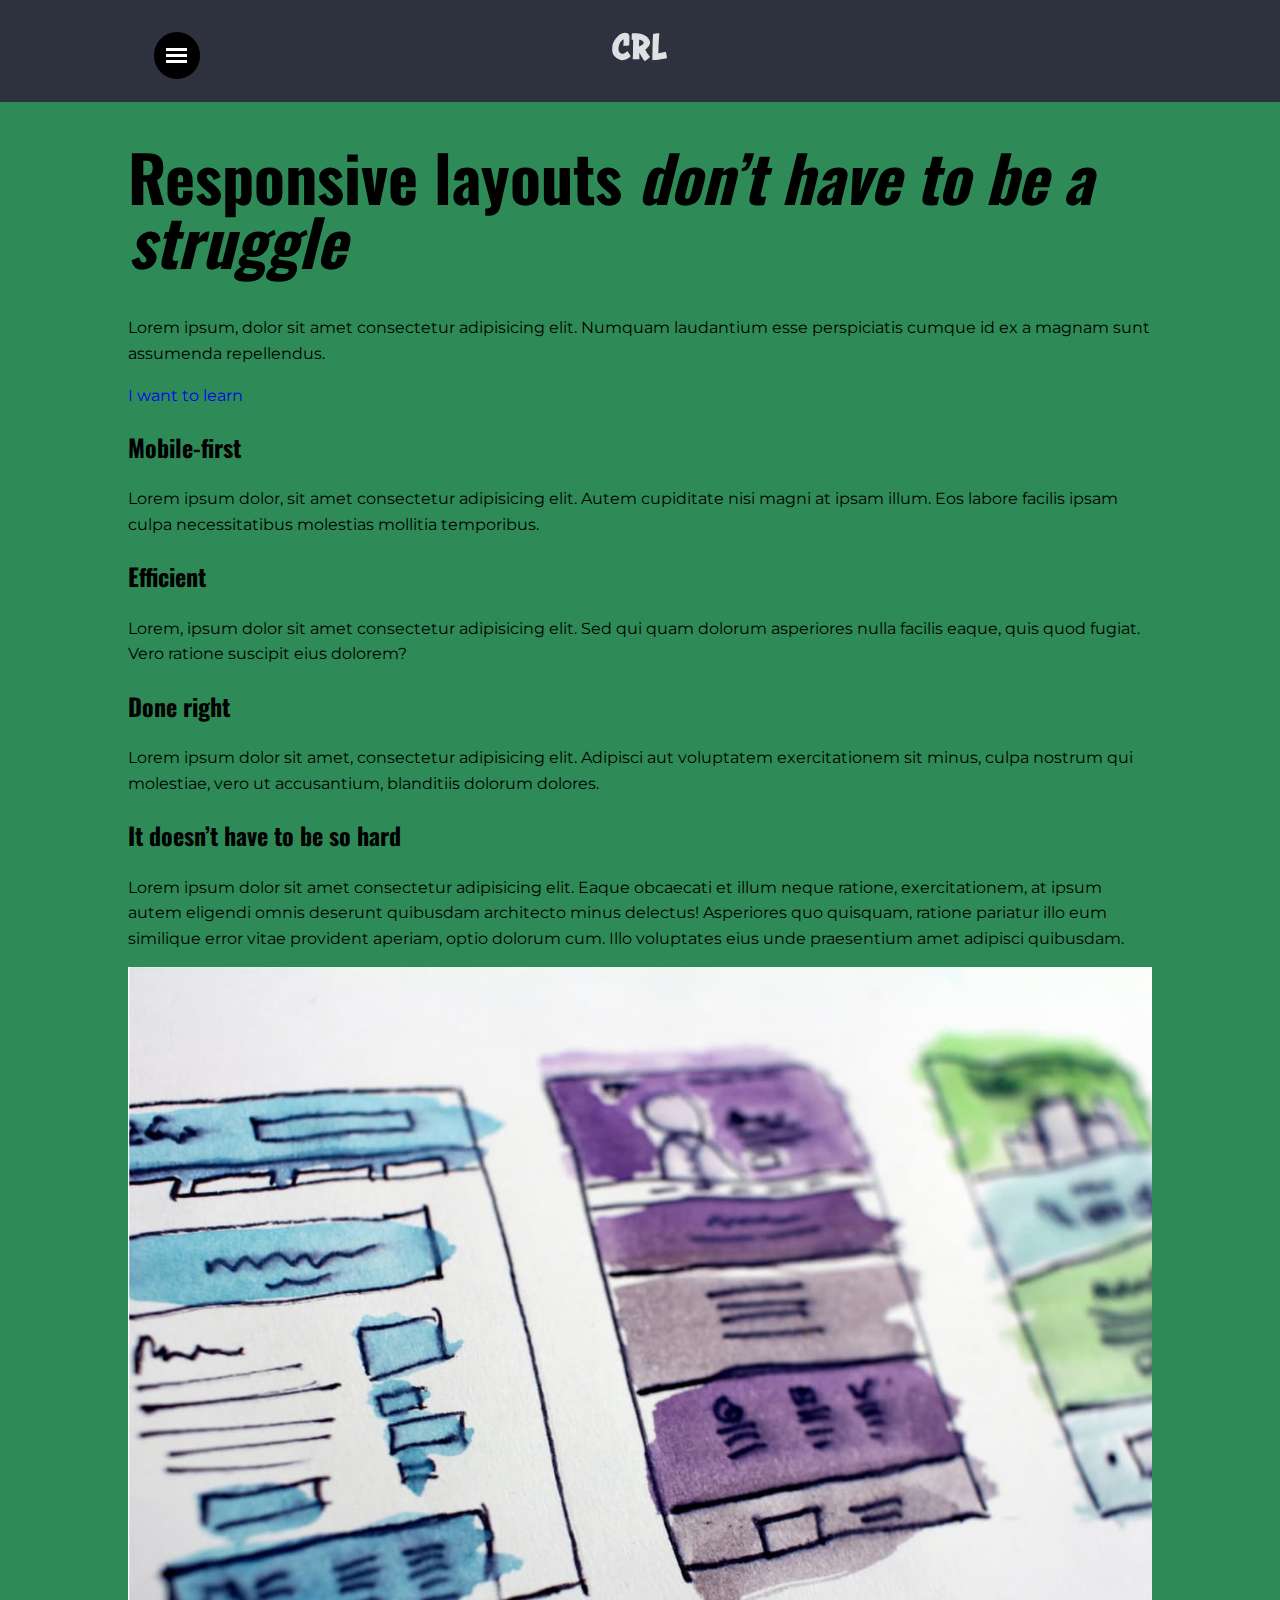
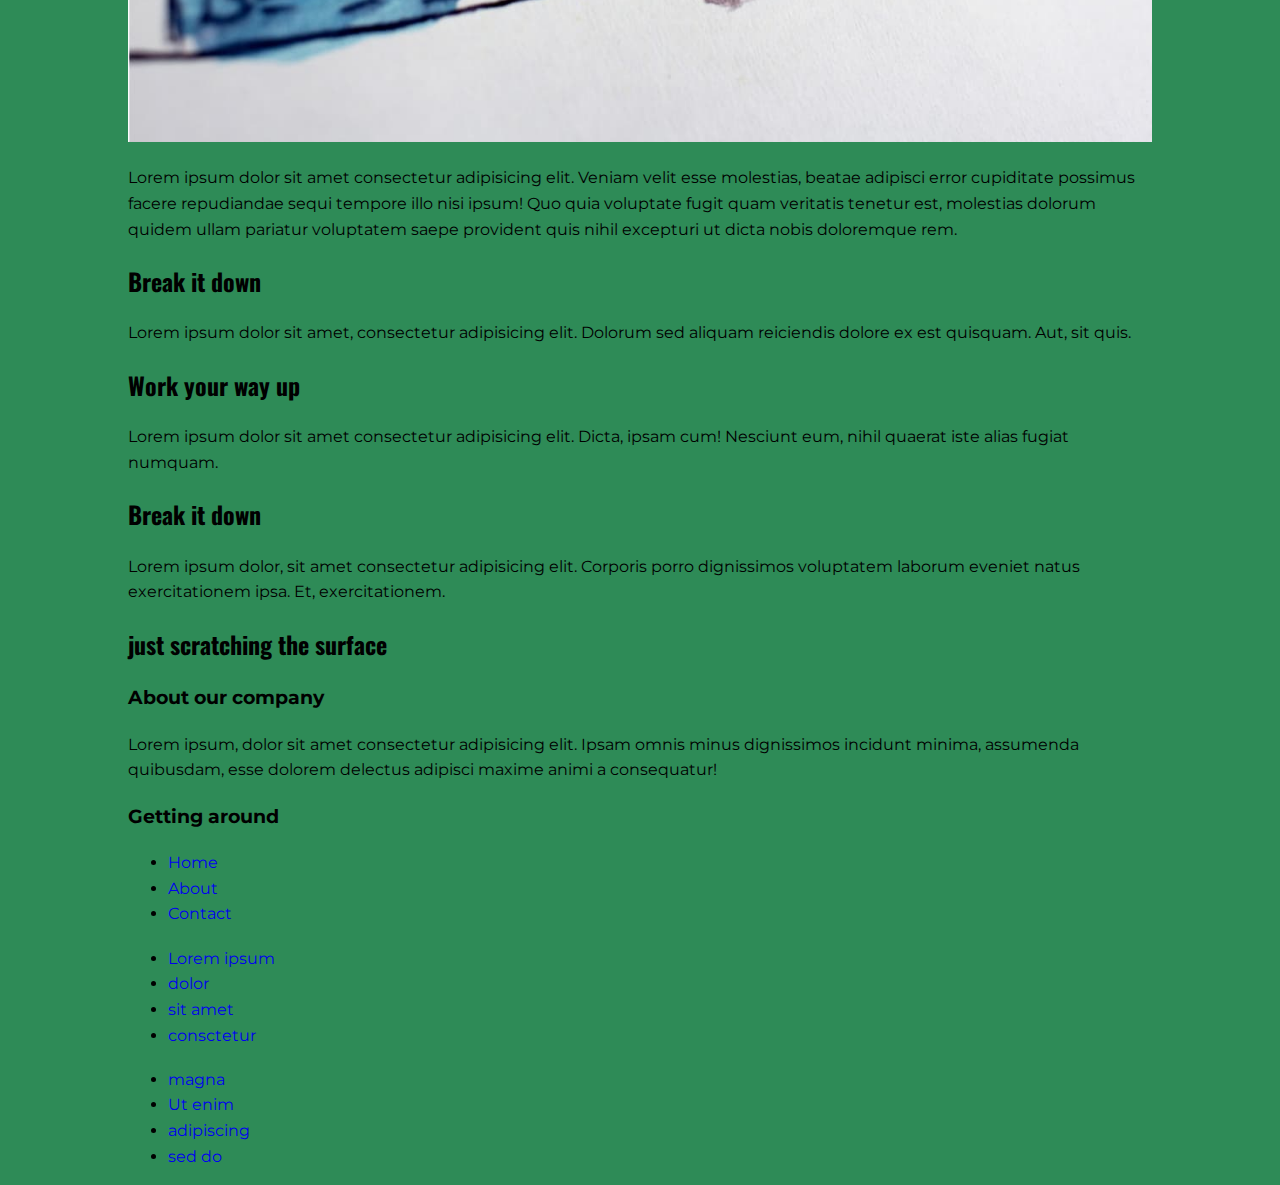
==== 14 Final Challenge/index.html @ 26ee76d3 "[200504.03] Start style header/nav | Add JS" ====
<!DOCTYPE html>
<html lang="en">
<head>
	<meta charset="UTF-8">
	<meta name="viewport" content="width=device-width, initial-scale=1.0">
	<title>Final Responsive Challenge</title>
	<link href="https://fonts.googleapis.com/css2?family=Montserrat&family=Oswald:wght@500;700&display=swap" rel="stylesheet">
	<link rel="stylesheet" href="style.css">
</head>
<body style="background-color: seagreen">
	<header>
		<div class="container row">
			<button class="nav-toggle" aria-label="open navigation">
				<span class="hamburger"></span>
			</button>
			<a class="logo" href="#">
				<img src="img/logo.svg" alt="conquering responsive layouts">
			</a>
			<nav class="nav">
				<ul class="nav__list">
					<li class="nav__item">
						<a href="#" class="nav__link">Home</a>
					</li>
					<li class="nav__item">
						<a href="#" class="nav__link">About</a>
					</li>
					<li class="nav__item">
						<a href="#" class="nav__link">Contact</a>
					</li>
				</ul>
				<ul class="nav__list">
					<li class="nav__item">
						<a href="#" class="nav__link">Sign In</a>
					</li>
					<li class="nav__item nav__item--button">
						<a href="#" class="nav__link">Sign Up</a>
					</li>
				</ul>
			</nav>
		</div>
	</header>	

	<section class="hero">
		<div class="container row">
			<div class="col intro__title">
				<h1>
					Responsive layouts <em>don’t have to be a struggle</em>
				</h1>
			</div>
			<div class="col intro__text">
				<p>Lorem ipsum, dolor sit amet consectetur adipisicing elit. Numquam laudantium esse perspiciatis cumque id ex a magnam sunt assumenda repellendus.</p>
				<a href="#" class="btn intro__cta">I want to learn</a>
			</div>
		</div>
	</section>

	<main class="main">
		<section class="container row section__1">
			<div class="col">
				<h2>Mobile-first</h2>
				<p>Lorem ipsum dolor, sit amet consectetur adipisicing elit. Autem cupiditate nisi magni at ipsam illum. Eos labore facilis ipsam culpa necessitatibus molestias mollitia temporibus.</p>
			</div>
			<div class="col">
				<h2>Efficient</h2>
				<p>Lorem, ipsum dolor sit amet consectetur adipisicing elit. Sed qui quam dolorum asperiores nulla facilis eaque, quis quod fugiat. Vero ratione suscipit eius dolorem?</p>
			</div>
			<div class="col">
				<h2>Done right</h2>
				<p>Lorem ipsum dolor sit amet, consectetur adipisicing elit. Adipisci aut voluptatem exercitationem sit minus, culpa nostrum qui molestiae, vero ut accusantium, blanditiis dolorum dolores.</p>
			</div>
		</section>
		<section class="container row section__2">
			<article class="col article">
				<h2>It doesn’t have to be so hard</h2>
				<p>Lorem ipsum dolor sit amet consectetur adipisicing elit. Eaque obcaecati et illum neque ratione, exercitationem, at ipsum autem eligendi omnis deserunt quibusdam architecto minus delectus! Asperiores quo quisquam, ratione pariatur illo eum similique error vitae provident aperiam, optio dolorum cum. Illo voluptates eius unde praesentium amet adipisci quibusdam.</p>
				<img src="img/the-image.jpg" alt="UX design skteches" class="section__2--img">
				<p>Lorem ipsum dolor sit amet consectetur adipisicing elit. Veniam velit esse molestias, beatae adipisci error cupiditate possimus facere repudiandae sequi tempore illo nisi ipsum! Quo quia voluptate fugit quam veritatis tenetur est, molestias dolorum quidem ullam pariatur voluptatem saepe provident quis nihil excepturi ut dicta nobis doloremque rem.</p>
			</article>
			<sidebar class="col sidebar">
				<div class="callout">
					<h2>Break it down</h2>
					<p>Lorem ipsum dolor sit amet, consectetur adipisicing elit. Dolorum sed aliquam reiciendis dolore ex est quisquam. Aut, sit quis.</p>
				</div>
				<div class="callout">
					<h2>Work your way up</h2>
					<p>Lorem ipsum dolor sit amet consectetur adipisicing elit. Dicta, ipsam cum! Nesciunt eum, nihil quaerat iste alias fugiat numquam.</p>
				</div>
				<div class="callout">
					<h2>Break it down</h2>
					<p>Lorem ipsum dolor, sit amet consectetur adipisicing elit. Corporis porro dignissimos voluptatem laborum eveniet natus exercitationem ipsa. Et, exercitationem.</p>
				</div>
			</sidebar>
		</section>
		<footer>
			<div class="container">
				<h2 class="footer__heading">just scratching the surface</h2>
					<div class="col footer__column-1">
						<h3>About our company</h3>
						<p>Lorem ipsum, dolor sit amet consectetur adipisicing elit. Ipsam omnis minus dignissimos incidunt minima, assumenda quibusdam, esse dolorem delectus adipisci maxime animi a consequatur!</p>
					</div>
					<nav class="footer__nav">
						<div class="footer__nav-group">
							<h3>Getting around</h3>
							<ul class="footer__nav-list">
								<li class="footer__nav-item">
									<a class="footer__nav-item--link" href="#">Home</a>
								</li>
								<li class="footer__nav-item">
									<a class="footer__nav-item--link" href="#">About</a>
								</li>
								<li class="footer__nav-item">
									<a class="footer__nav-item--link" href="#">Contact</a>
								</li>
							</ul>
						</div>
						<div class="footer__nav-group">
							<h3></h3>
							<ul class="footer__nav-list">
								<li class="footer__nav-item">
									<a class="footer__nav-item--link" href="#">Lorem ipsum</a>
								</li>
								<li class="footer__nav-item">
									<a class="footer__nav-item--link" href="#">dolor</a>
								</li>
								<li class="footer__nav-item">
									<a class="footer__nav-item--link" href="#">sit amet</a>
								</li>
								<li class="footer__nav-item">
									<a class="footer__nav-item--link" href="#">consctetur</a>
								</li>
							</ul>
						</div>
						<div class="footer__nav-group">
							<h3></h3>
							<ul class="footer__nav-list">
								<li class="footer__nav-item">
									<a class="footer__nav-item--link" href="#">magna</a>
								</li>
								<li class="footer__nav-item">
									<a class="footer__nav-item--link" href="#">Ut enim</a>
								</li>
								<li class="footer__nav-item">
									<a class="footer__nav-item--link" href="#">adipiscing</a>
								</li>
								<li class="footer__nav-item">
									<a class="footer__nav-item--link" href="#">sed do</a>
								</li>
							</ul>
						</div>
					</nav>
			</div>
		</footer>
	</main>
	<script src="main.js"></script>
</body>
</html>
---- 14 Final Challenge/style.css ----
:root {
	--dark-bg: #2e323f;
	--medium-bg: #3b4050;
	--light-bg: #6f737f;
	--paper-color: #fff;
	--solid-color: #000;
	--accent-color: #a59678;
	--heading-font: 'Oswald', sans-serif;
	--text-font: 'Montserrat', sans-serif;
} 

*, *::before, *::after {
	box-sizing: border-box;
}

body {
	margin: 0;
	font-family: var(--text-font);
	font-size: 16px;
	line-height: 1.6;
}

img {
	max-width: 100%;
	height: auto;
}

header {
	background-color: var(--dark-bg);
	text-align: center;
	padding: 2em;
}

h1 {
	font-family: var(--heading-font);
	font-weight: bold;
	font-size: 4rem;
	line-height: 1;
}

h2 {
	font-family: var(--heading-font);
}

a {
	text-decoration: none;
	transition: opacity 250ms ease;
}

a:hover,
a:focus {
	opacity: 75%;
	transition: opacity 250ms ease;
}

.container {
	width: 80%;
	margin: 0 auto;
	max-width: 1200px;
	position: relative;
}

.nav-toggle {
	cursor: pointer;
	border: none;
	width: 3.5em;
	height: 3.5em;
	padding: 0;
	border-radius: 50%;
	background-color: var(--solid-color);
	color: var(--paper-color);
	transition: opacity 250ms ease;
	position: absolute;
	left: 0;
}

.nav-toggle:focus,
.nav-toggle:hover {
	opacity: .75 ease;
}

.hamburger {
	width: 45%;
	position: relative;
}

.hamburger,
.hamburger::before,
.hamburger::after {
	display: block;
	margin: 0 auto;
	height: 3px;
	background: var(--paper-color);
}

.hamburger::before,
.hamburger::after {
	content: '';
	width: 100%;
}

.hamburger::before {
	transform: translateY(-6px);
}

.hamburger::after {
	transform: translateY(3px);
}

.logo {
	height: 3.5em;
	line-height: 0;
}

.nav {
	width: 100%;
	visibility: hidden;
	height: 0;
	position: absolute;
}

.nav__list {
	padding: 0;
	margin: 1em 0;
	list-style: none;
}

.nav__item {
	padding: .5em;
}

.nav__link {
	font-size: 1.125rem;
	font-family: var(--heading-font);
	font-weight: bold;
	color: var(--paper-color);
}

.nav--visible {
	position: relative;
	height: auto;
	visibility: visible;
}
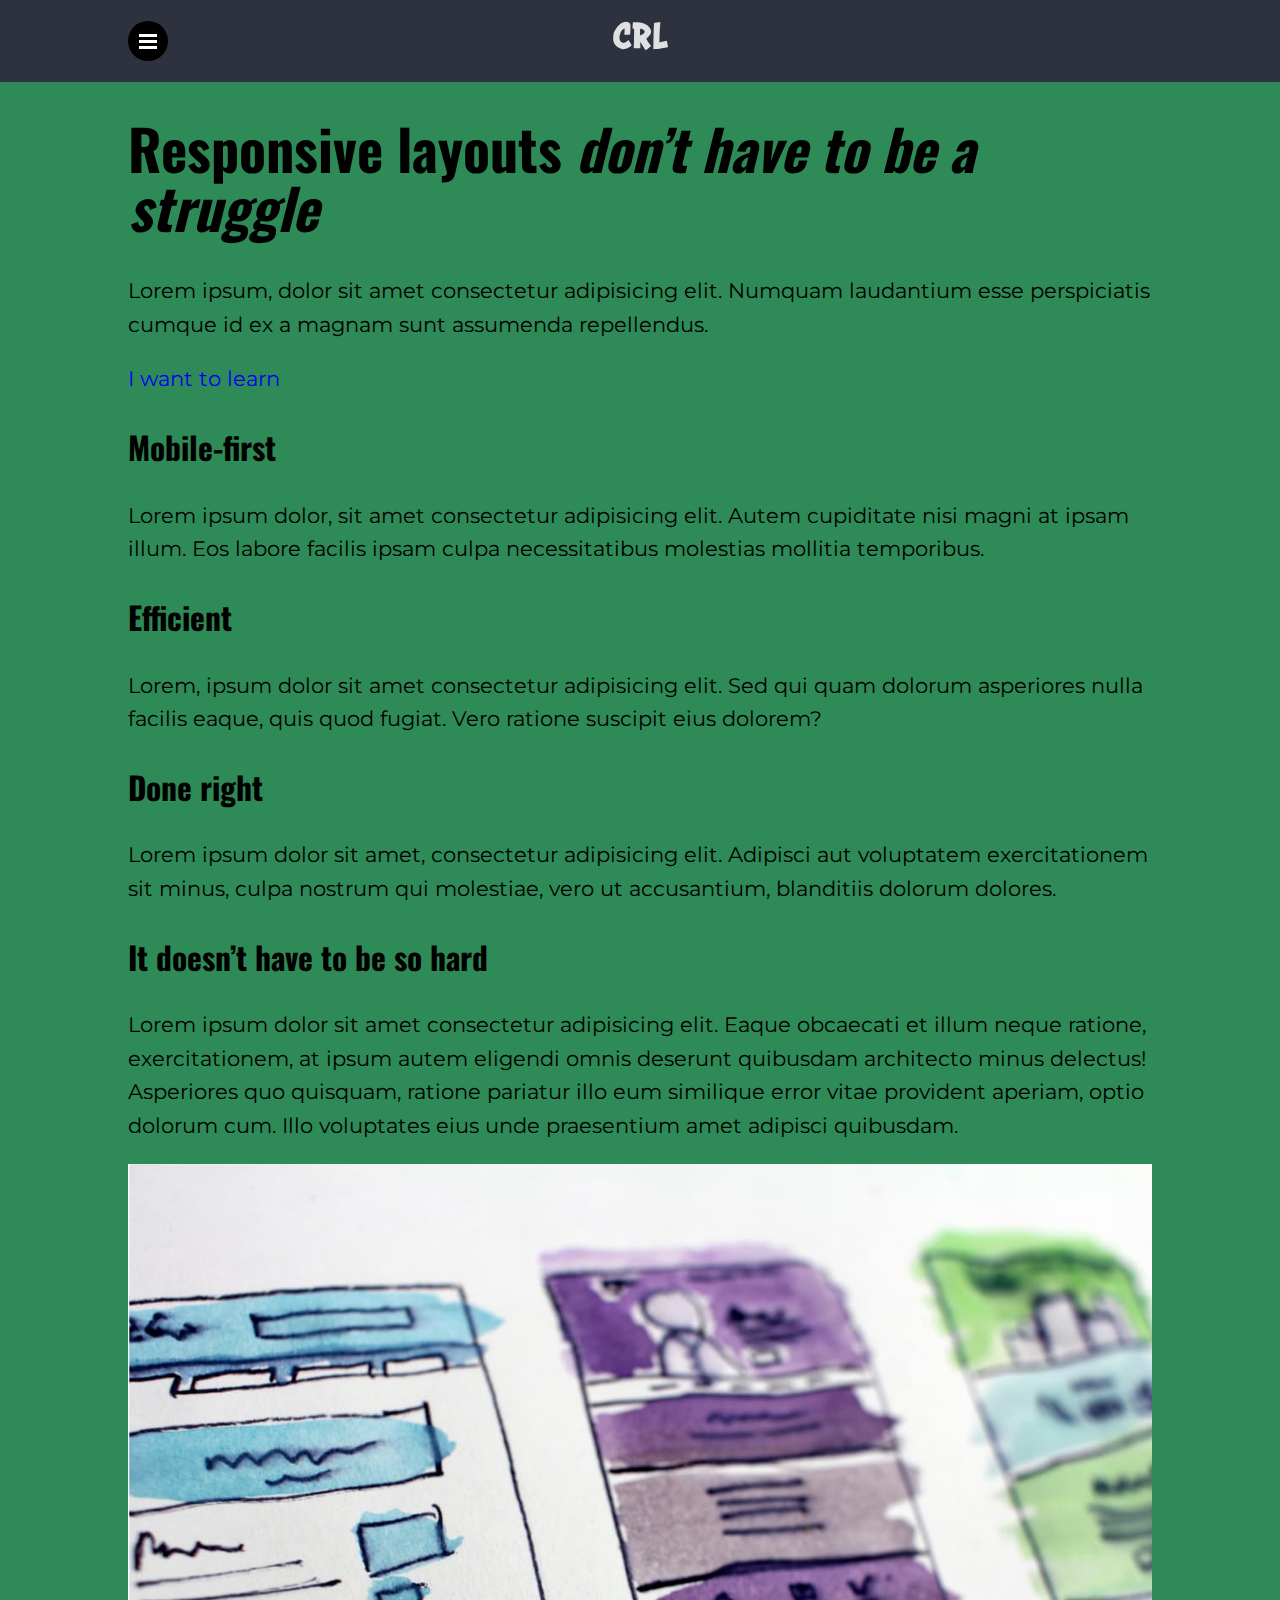
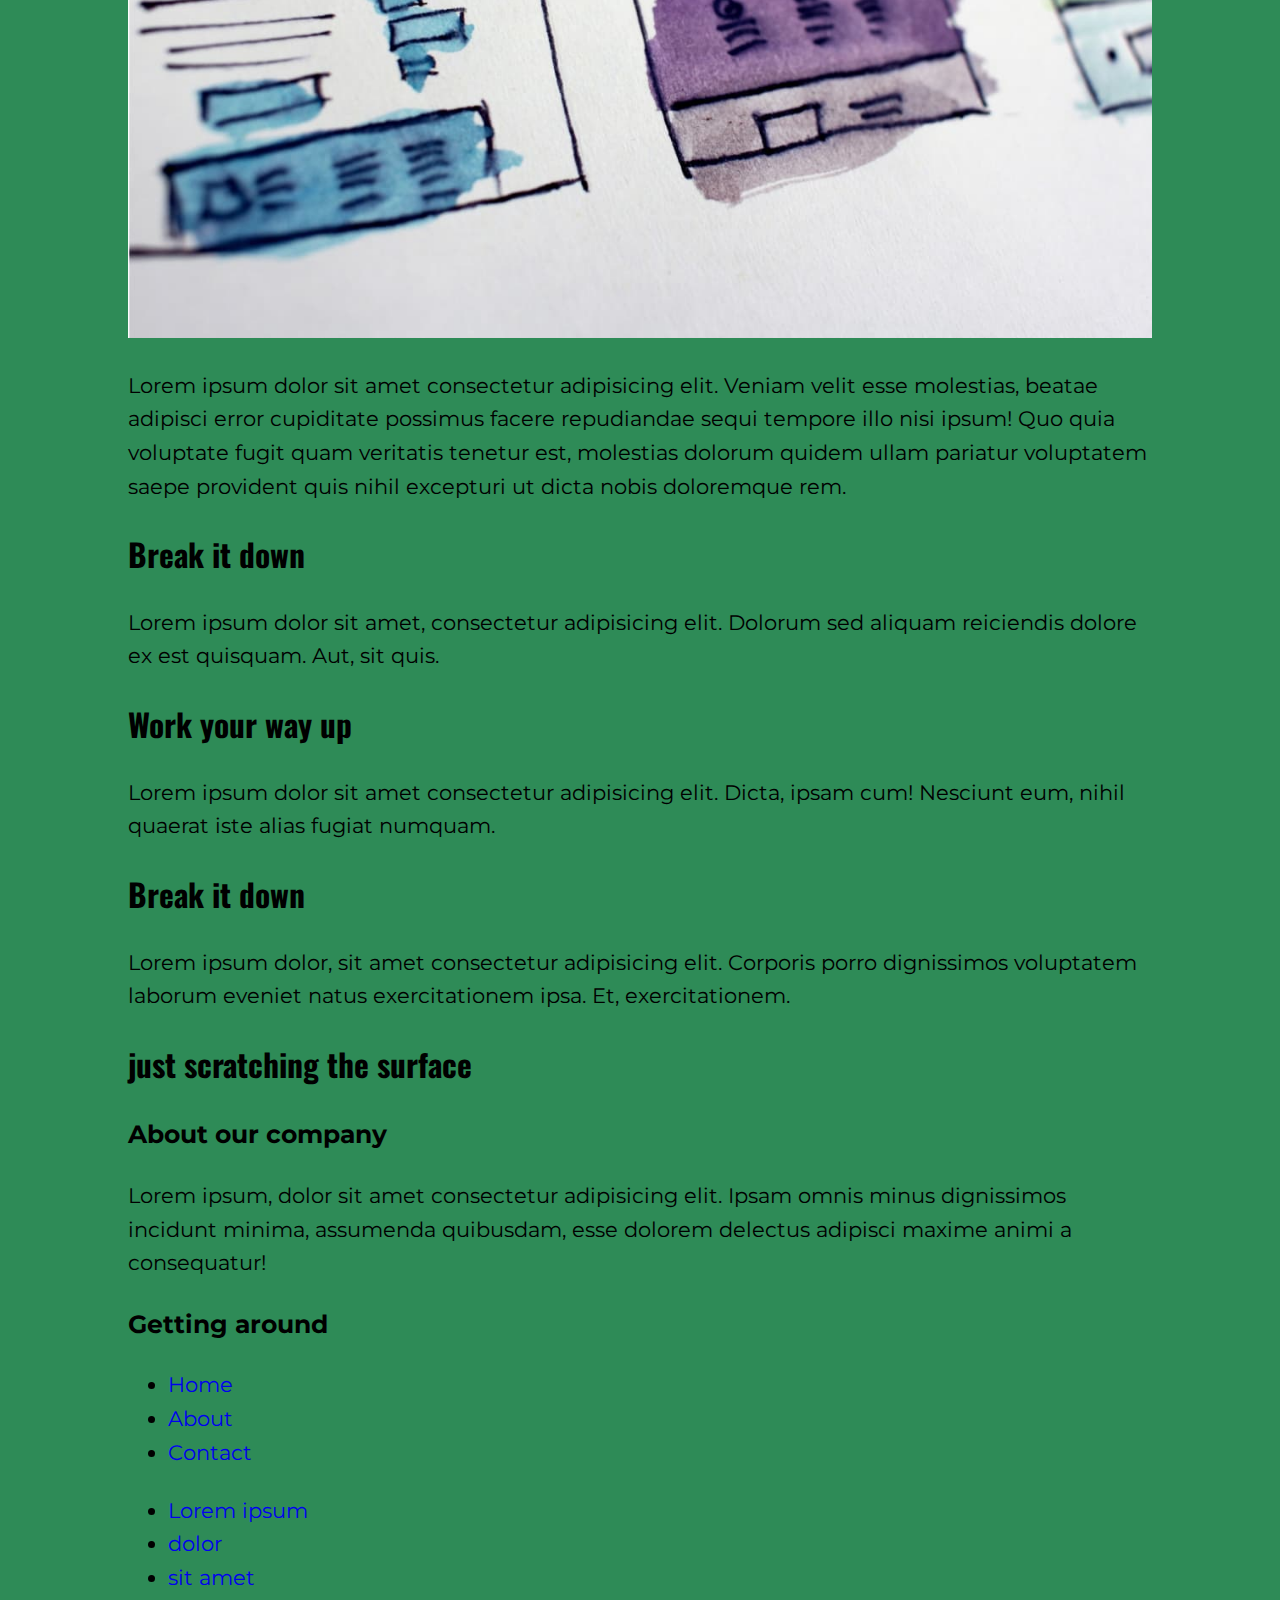
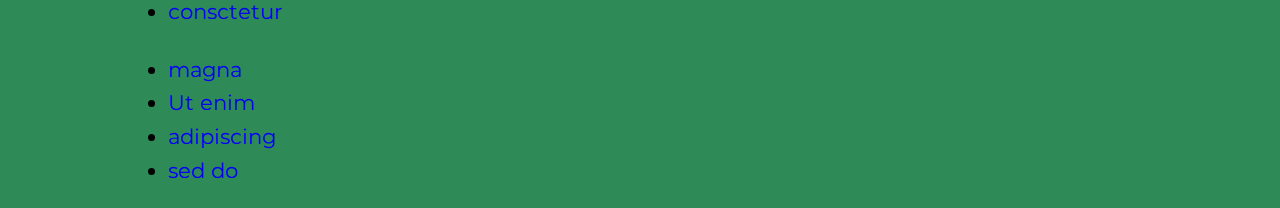
==== commit ba08ce10: "[020505.01] Work on header styling" ====
--- a/14 Final Challenge/index.html
+++ b/14 Final Challenge/index.html
@@ -32,8 +32,8 @@
 					<li class="nav__item">
 						<a href="#" class="nav__link">Sign In</a>
 					</li>
-					<li class="nav__item nav__item--button">
-						<a href="#" class="nav__link">Sign Up</a>
+					<li class="nav__item">
+						<a href="#" class="nav__link nav__link--button">Sign Up</a>
 					</li>
 				</ul>
 			</nav>
--- a/14 Final Challenge/style.css
+++ b/14 Final Challenge/style.css
@@ -7,6 +7,7 @@
 	--accent-color: #a59678;
 	--heading-font: 'Oswald', sans-serif;
 	--text-font: 'Montserrat', sans-serif;
+	font-size: 16px;
 } 
 
 *, *::before, *::after {
@@ -16,7 +17,7 @@
 body {
 	margin: 0;
 	font-family: var(--text-font);
-	font-size: 16px;
+	font-size: 1.3125rem;
 	line-height: 1.6;
 }
 
@@ -28,14 +29,14 @@
 header {
 	background-color: var(--dark-bg);
 	text-align: center;
-	padding: 2em;
+	padding: 1em 0;
 }
 
 h1 {
 	font-family: var(--heading-font);
 	font-weight: bold;
-	font-size: 4rem;
-	line-height: 1;
+	font-size: 3.5rem;
+	line-height: 1.05;
 }
 
 h2 {
@@ -63,8 +64,8 @@
 .nav-toggle {
 	cursor: pointer;
 	border: none;
-	width: 3.5em;
-	height: 3.5em;
+	width: 3em;
+	height: 3em;
 	padding: 0;
 	border-radius: 50%;
 	background-color: var(--solid-color);
@@ -117,22 +118,29 @@
 	visibility: hidden;
 	height: 0;
 	position: absolute;
+	font-size: 1.125rem;
+	font-family: var(--heading-font);
+	text-transform: uppercase;
+	letter-spacing: .05em;
 }
 
 .nav__list {
 	padding: 0;
-	margin: 1em 0;
+	margin: .9em 0;
 	list-style: none;
 }
 
 .nav__item {
-	padding: .5em;
+	margin: .5em;
+}
+
+.nav__link--button {
+	padding: .1em 1.5em;
+	background-color: var(--accent-color);
+	border-radius: 1000px;
 }
 
 .nav__link {
-	font-size: 1.125rem;
-	font-family: var(--heading-font);
-	font-weight: bold;
 	color: var(--paper-color);
 }
 
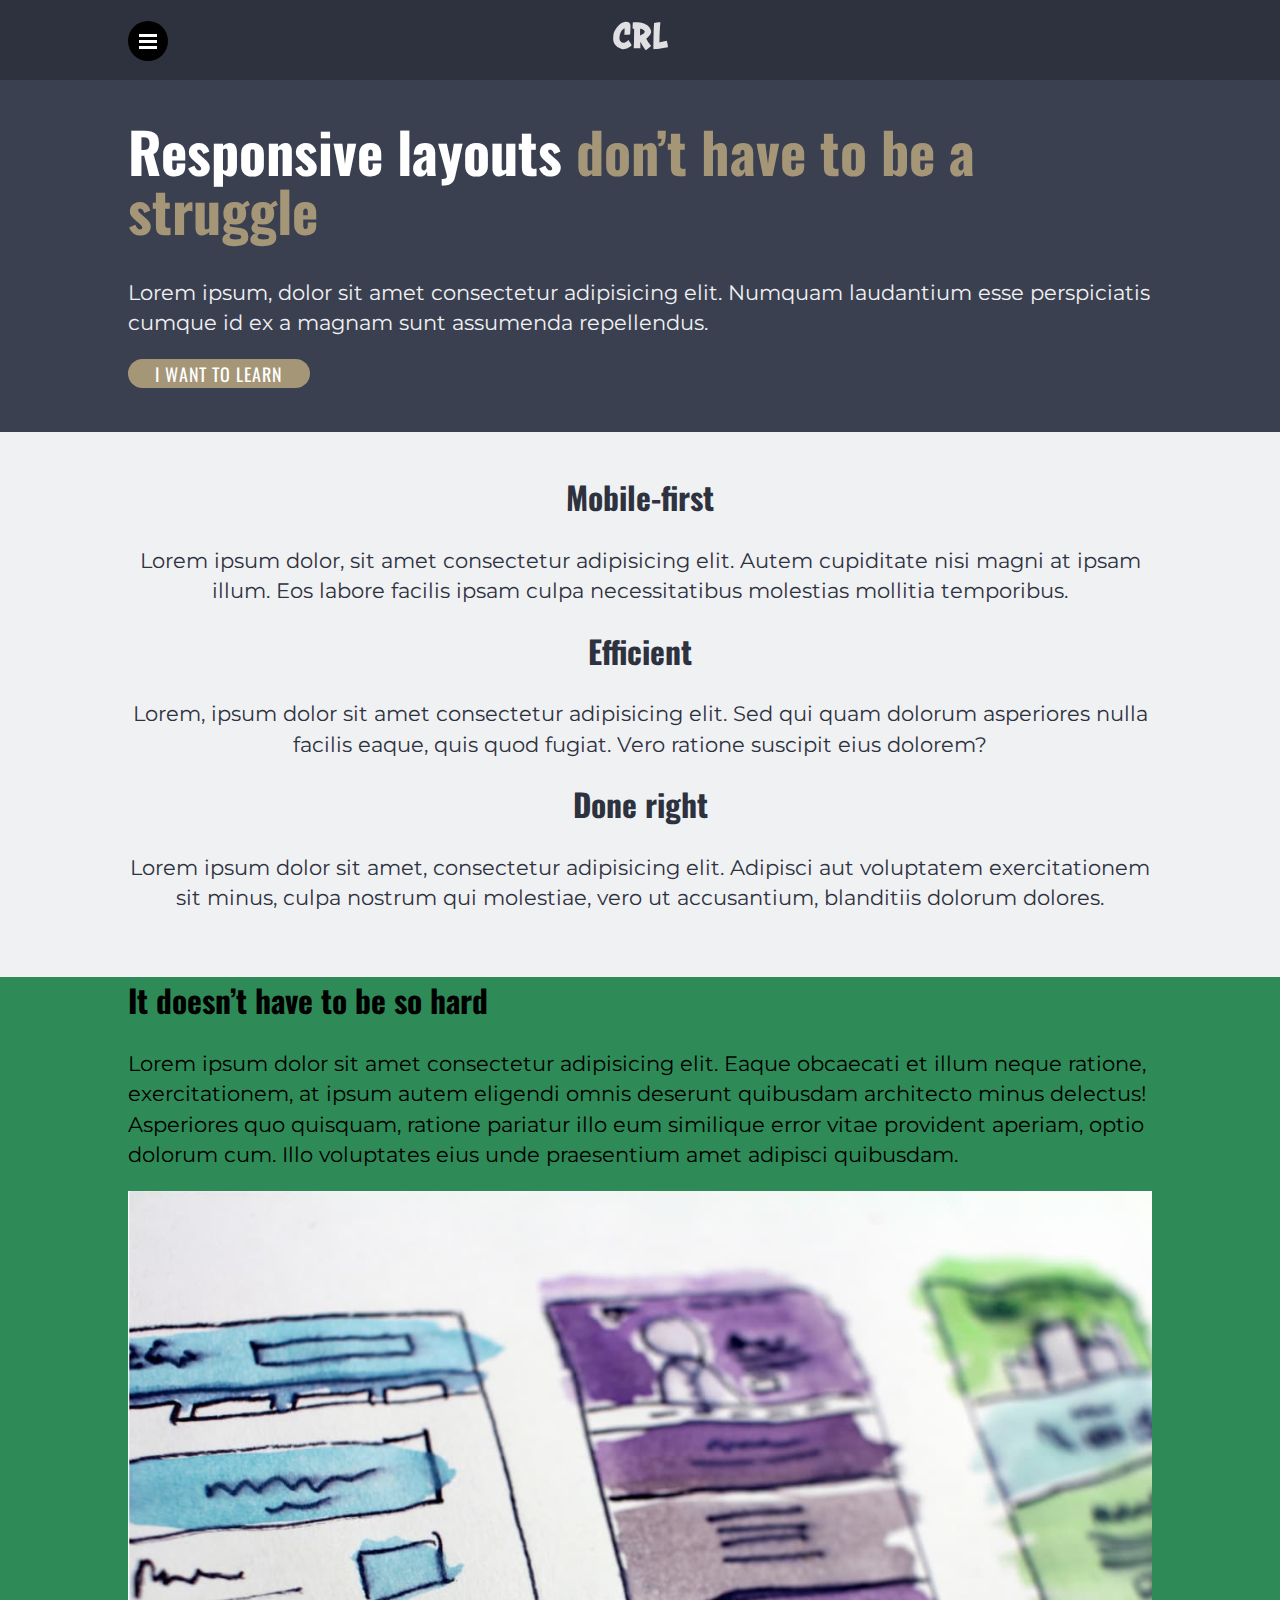
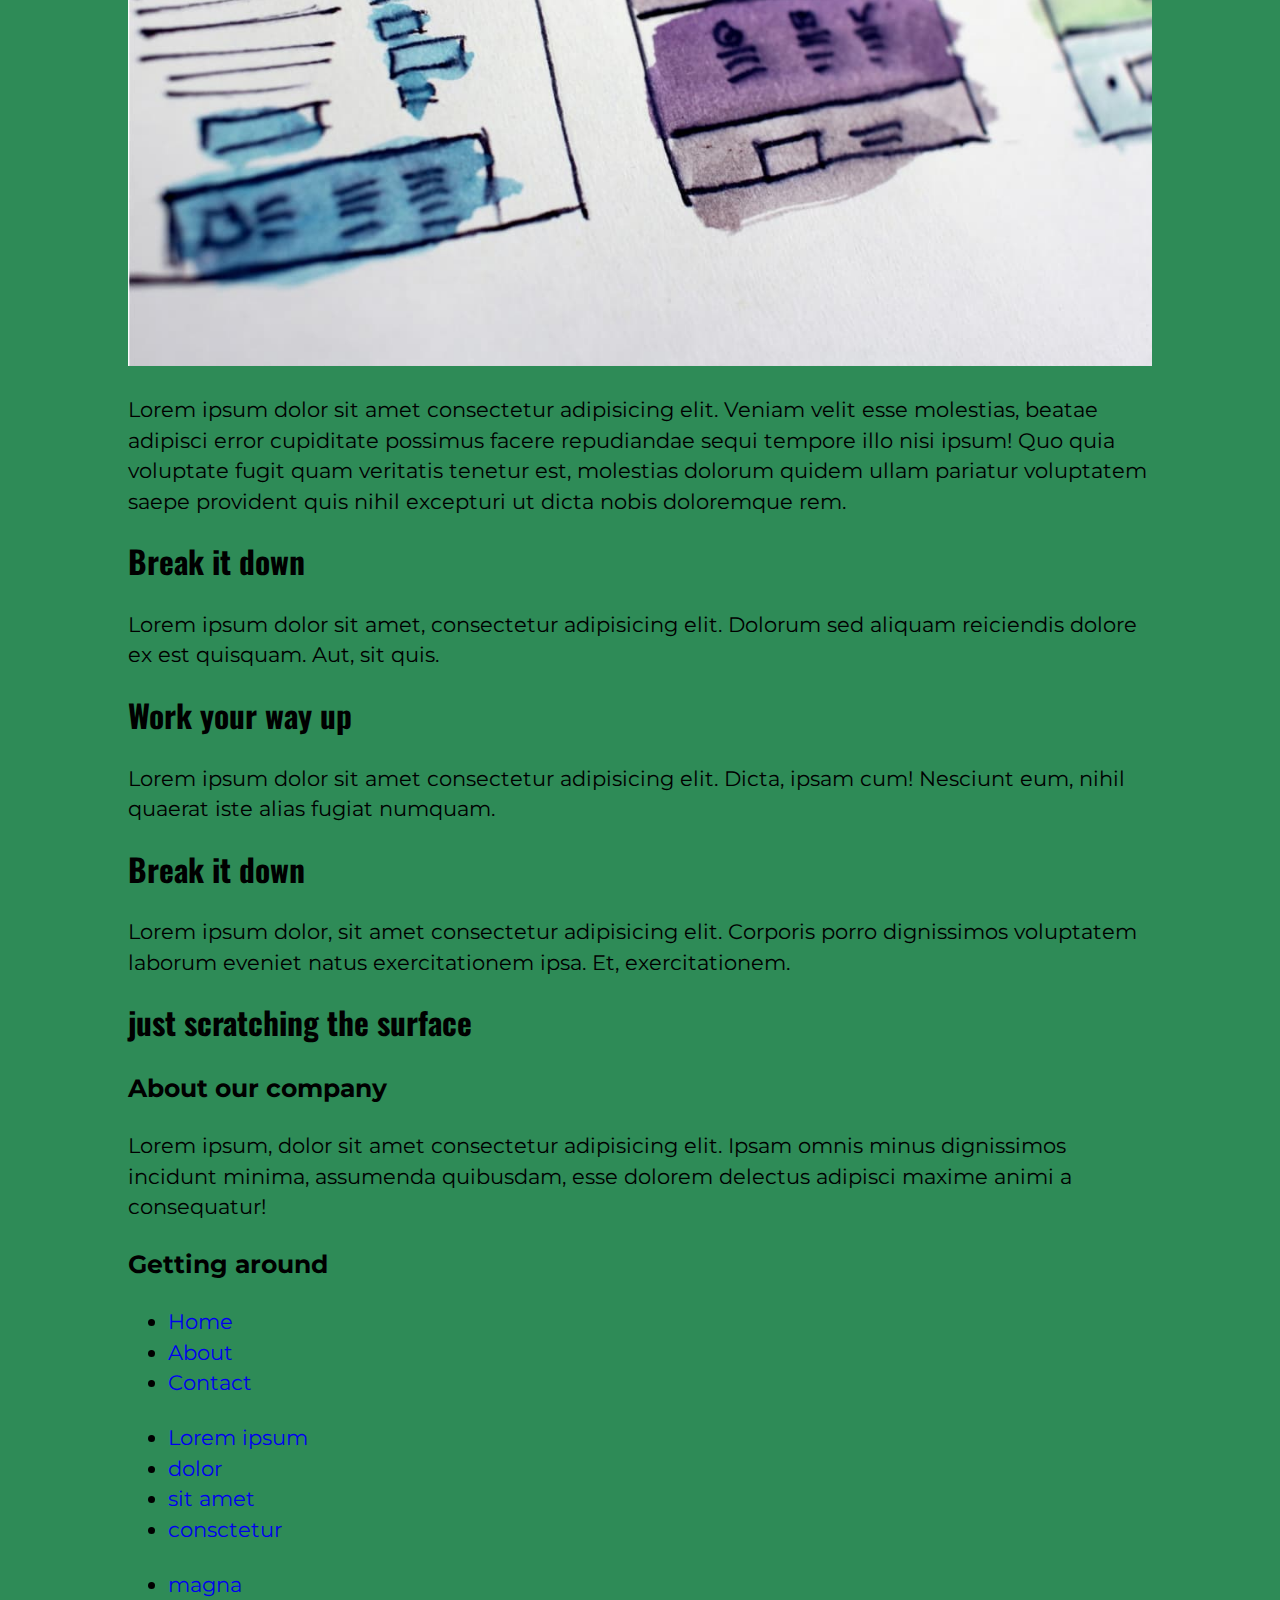
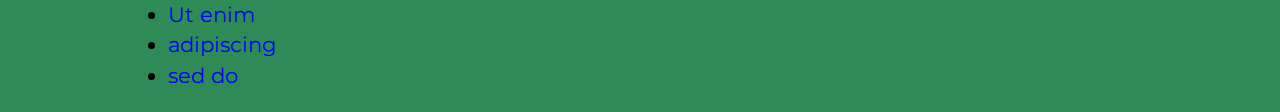
==== commit f97f6583: "[200506.01] FinalChallenge | Hero styling" ====
--- a/14 Final Challenge/index.html
+++ b/14 Final Challenge/index.html
@@ -33,7 +33,7 @@
 						<a href="#" class="nav__link">Sign In</a>
 					</li>
 					<li class="nav__item">
-						<a href="#" class="nav__link nav__link--button">Sign Up</a>
+						<a href="#" class="btn nav__link nav__link--button">Sign Up</a>
 					</li>
 				</ul>
 			</nav>
@@ -44,7 +44,7 @@
 		<div class="container row">
 			<div class="col intro__title">
 				<h1>
-					Responsive layouts <em>don’t have to be a struggle</em>
+					Responsive layouts <em class="intro__title--emphasis">don’t have to be a struggle</em>
 				</h1>
 			</div>
 			<div class="col intro__text">
@@ -55,20 +55,22 @@
 	</section>
 
 	<main class="main">
-		<section class="container row section__1">
-			<div class="col">
-				<h2>Mobile-first</h2>
-				<p>Lorem ipsum dolor, sit amet consectetur adipisicing elit. Autem cupiditate nisi magni at ipsam illum. Eos labore facilis ipsam culpa necessitatibus molestias mollitia temporibus.</p>
-			</div>
-			<div class="col">
-				<h2>Efficient</h2>
-				<p>Lorem, ipsum dolor sit amet consectetur adipisicing elit. Sed qui quam dolorum asperiores nulla facilis eaque, quis quod fugiat. Vero ratione suscipit eius dolorem?</p>
-			</div>
-			<div class="col">
-				<h2>Done right</h2>
-				<p>Lorem ipsum dolor sit amet, consectetur adipisicing elit. Adipisci aut voluptatem exercitationem sit minus, culpa nostrum qui molestiae, vero ut accusantium, blanditiis dolorum dolores.</p>
-			</div>
-		</section>
+		<div class="section__1">
+			<section class="container row">
+				<div class="col">
+					<h2>Mobile-first</h2>
+					<p>Lorem ipsum dolor, sit amet consectetur adipisicing elit. Autem cupiditate nisi magni at ipsam illum. Eos labore facilis ipsam culpa necessitatibus molestias mollitia temporibus.</p>
+				</div>
+				<div class="col">
+					<h2>Efficient</h2>
+					<p>Lorem, ipsum dolor sit amet consectetur adipisicing elit. Sed qui quam dolorum asperiores nulla facilis eaque, quis quod fugiat. Vero ratione suscipit eius dolorem?</p>
+				</div>
+				<div class="col">
+					<h2>Done right</h2>
+					<p>Lorem ipsum dolor sit amet, consectetur adipisicing elit. Adipisci aut voluptatem exercitationem sit minus, culpa nostrum qui molestiae, vero ut accusantium, blanditiis dolorum dolores.</p>
+				</div>
+			</section>
+		</div>
 		<section class="container row section__2">
 			<article class="col article">
 				<h2>It doesn’t have to be so hard</h2>
--- a/14 Final Challenge/style.css
+++ b/14 Final Challenge/style.css
@@ -2,6 +2,7 @@
 	--dark-bg: #2e323f;
 	--medium-bg: #3b4050;
 	--light-bg: #6f737f;
+	--lighter-bg: #f0f1f3;
 	--paper-color: #fff;
 	--solid-color: #000;
 	--accent-color: #a59678;
@@ -18,7 +19,7 @@
 	margin: 0;
 	font-family: var(--text-font);
 	font-size: 1.3125rem;
-	line-height: 1.6;
+	line-height: 1.45;
 }
 
 img {
@@ -37,10 +38,12 @@
 	font-weight: bold;
 	font-size: 3.5rem;
 	line-height: 1.05;
+	margin-top: 0;
 }
 
 h2 {
 	font-family: var(--heading-font);
+	margin-top: 0;
 }
 
 a {
@@ -49,7 +52,9 @@
 }
 
 a:hover,
-a:focus {
+a:focus,
+.nav-toggle:focus,
+.nav-toggle:hover {
 	opacity: 75%;
 	transition: opacity 250ms ease;
 }
@@ -134,7 +139,7 @@
 	margin: .5em;
 }
 
-.nav__link--button {
+.btn {
 	padding: .1em 1.5em;
 	background-color: var(--accent-color);
 	border-radius: 1000px;
@@ -148,4 +153,35 @@
 	position: relative;
 	height: auto;
 	visibility: visible;
+}
+
+.hero {
+	background-color: var(--medium-bg);
+	color: var(--lighter-bg);
+	padding: 2em 0;
+}
+
+.intro__title {
+	color: var(--paper-color);
+}
+
+.intro__title--emphasis {
+	font-style: normal;
+	color: var(--accent-color);
+}
+
+.intro__cta {
+	font-size: 1.125rem;
+	font-family: var(--heading-font);
+	text-transform: uppercase;
+	letter-spacing: .05em;
+	color: var(--paper-color);
+	padding; 
+}
+
+.section__1 {
+	background-color: var(--lighter-bg);
+	color: var(--dark-bg);
+	padding: 2em 0;
+	text-align: center;
 }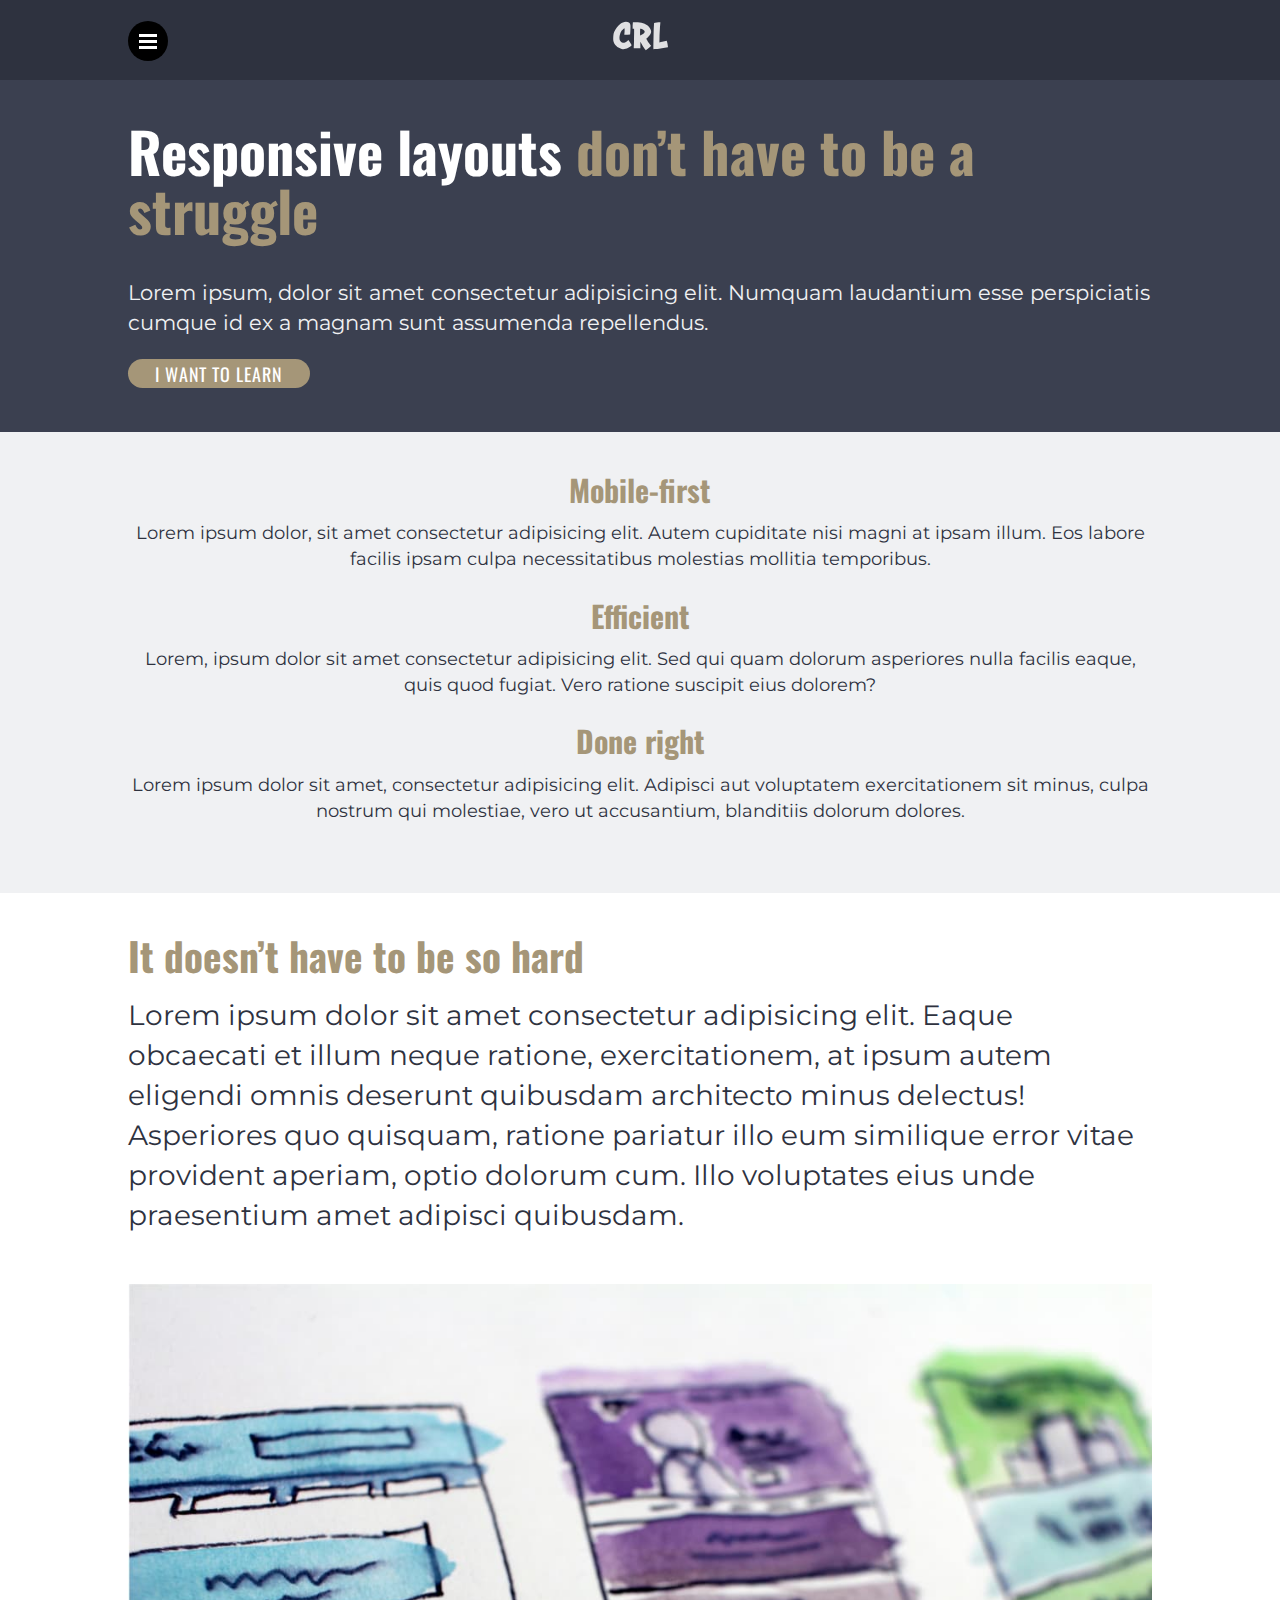
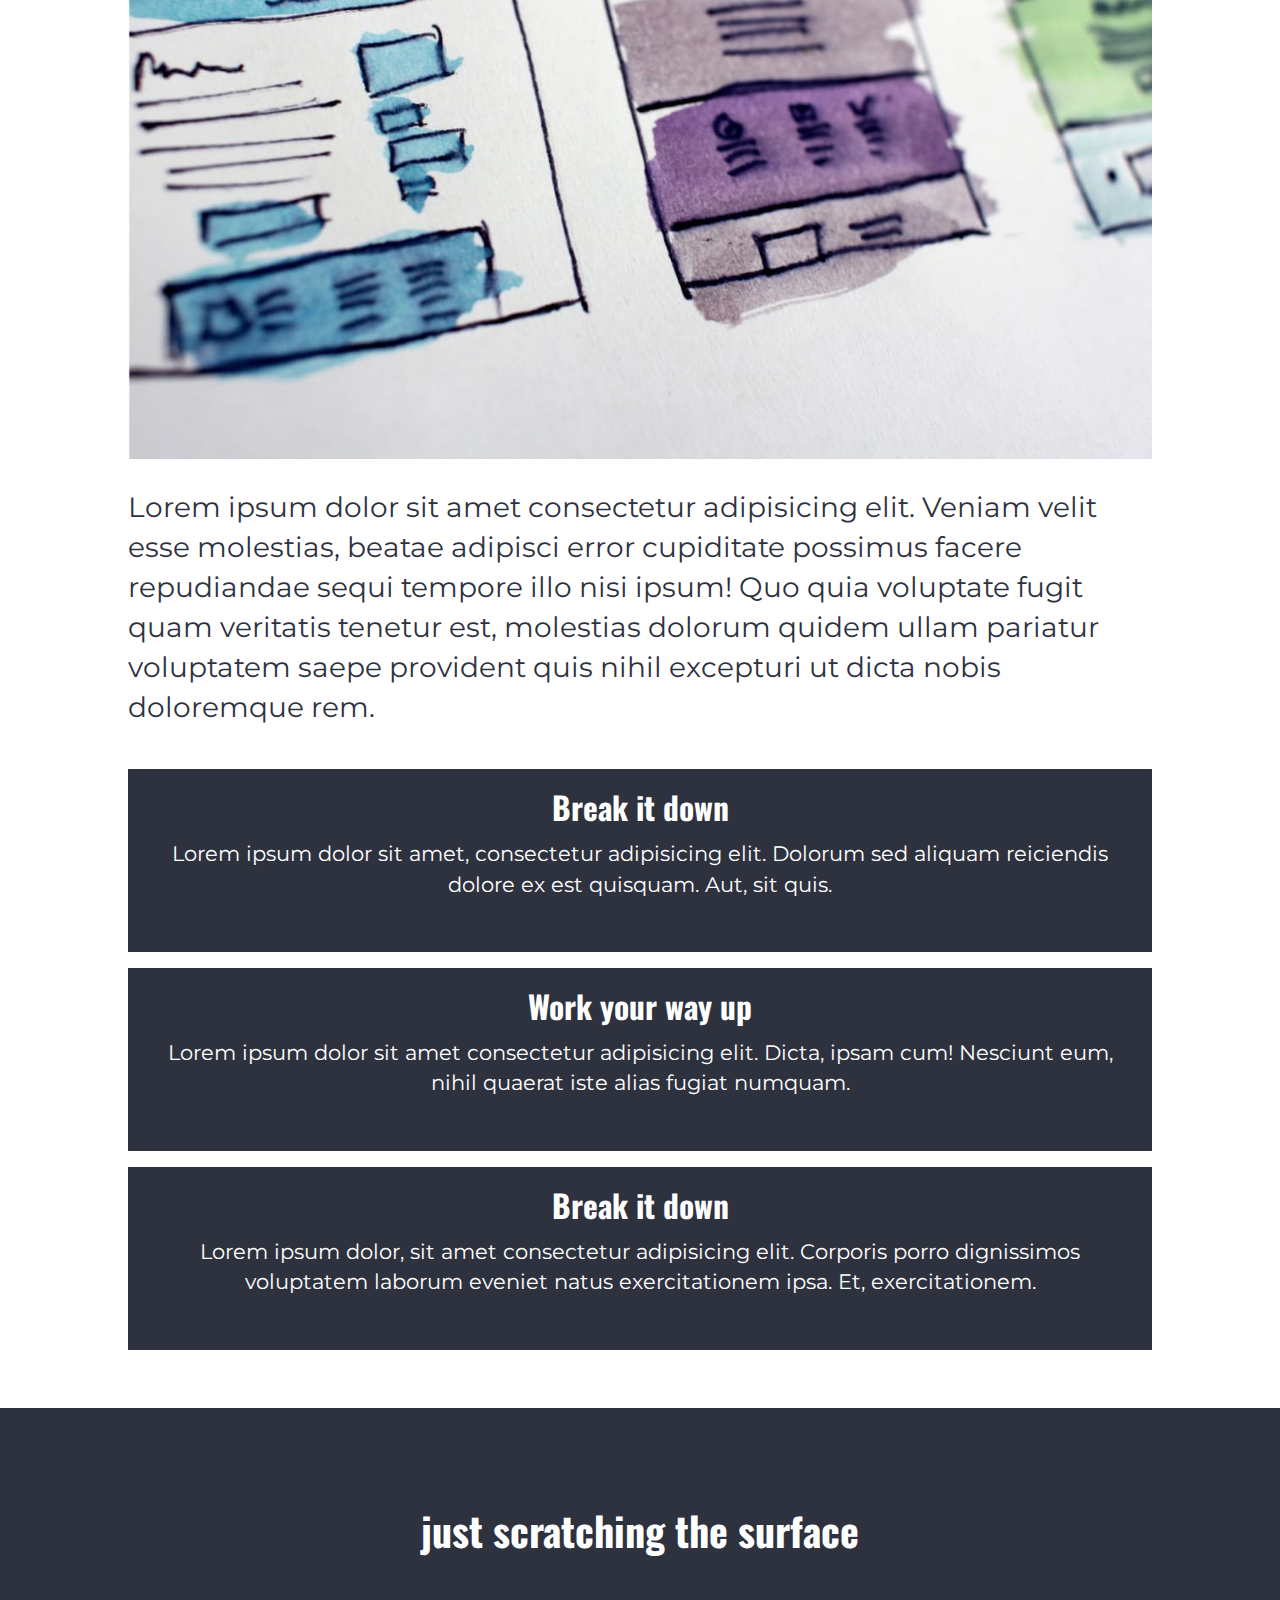
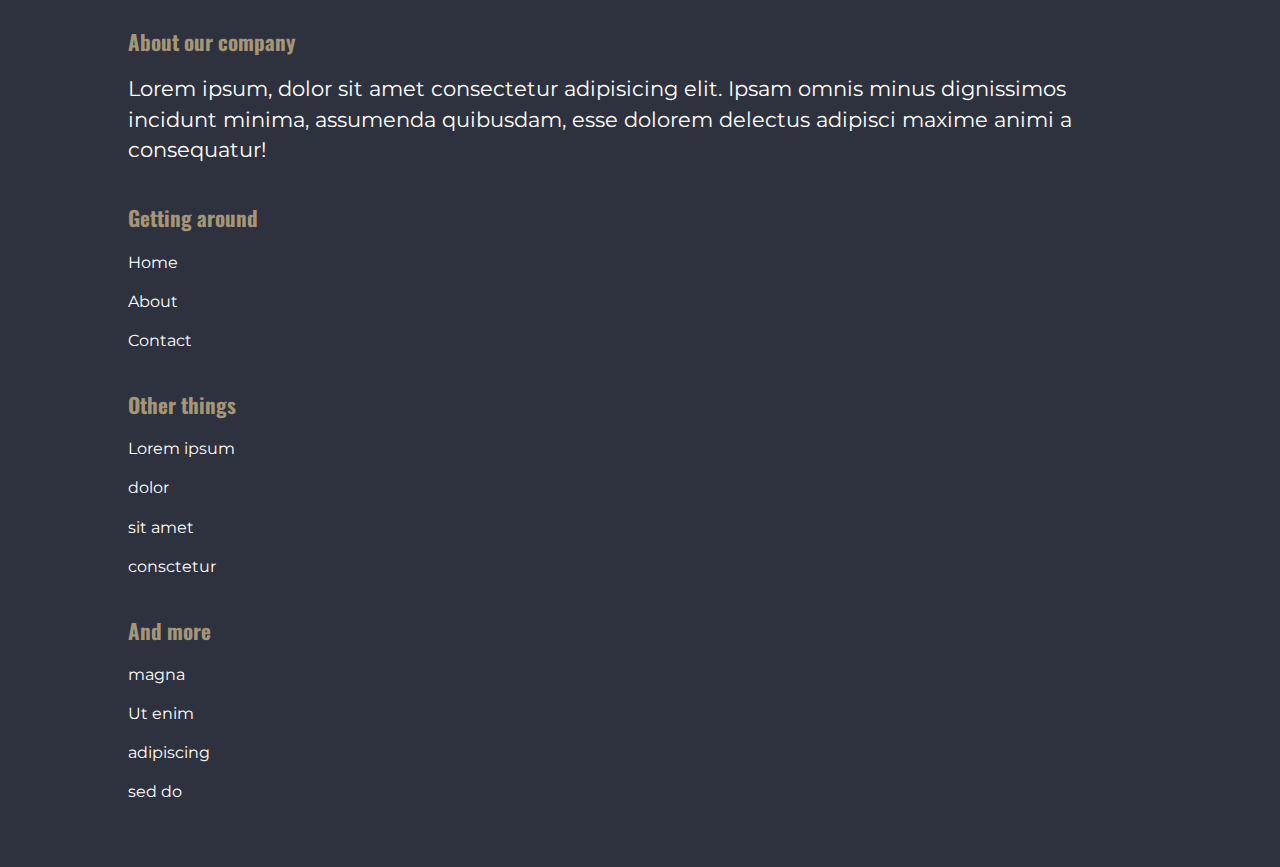
==== commit 4ca377b8: "[200507.01] FinalChallenge | Finish mobile style" ====
--- a/14 Final Challenge/index.html
+++ b/14 Final Challenge/index.html
@@ -7,7 +7,7 @@
 	<link href="https://fonts.googleapis.com/css2?family=Montserrat&family=Oswald:wght@500;700&display=swap" rel="stylesheet">
 	<link rel="stylesheet" href="style.css">
 </head>
-<body style="background-color: seagreen">
+<body>
 	<header>
 		<div class="container row">
 			<button class="nav-toggle" aria-label="open navigation">
@@ -55,97 +55,97 @@
 	</section>
 
 	<main class="main">
-		<div class="section__1">
+		<div class="section-1">
 			<section class="container row">
 				<div class="col">
-					<h2>Mobile-first</h2>
-					<p>Lorem ipsum dolor, sit amet consectetur adipisicing elit. Autem cupiditate nisi magni at ipsam illum. Eos labore facilis ipsam culpa necessitatibus molestias mollitia temporibus.</p>
+					<h2 class="section-1__heading">Mobile-first</h2>
+					<p class="section-1__text">Lorem ipsum dolor, sit amet consectetur adipisicing elit. Autem cupiditate nisi magni at ipsam illum. Eos labore facilis ipsam culpa necessitatibus molestias mollitia temporibus.</p>
 				</div>
 				<div class="col">
-					<h2>Efficient</h2>
-					<p>Lorem, ipsum dolor sit amet consectetur adipisicing elit. Sed qui quam dolorum asperiores nulla facilis eaque, quis quod fugiat. Vero ratione suscipit eius dolorem?</p>
+					<h2 class="section-1__heading">Efficient</h2>
+					<p class="section-1__text">Lorem, ipsum dolor sit amet consectetur adipisicing elit. Sed qui quam dolorum asperiores nulla facilis eaque, quis quod fugiat. Vero ratione suscipit eius dolorem?</p>
 				</div>
 				<div class="col">
-					<h2>Done right</h2>
-					<p>Lorem ipsum dolor sit amet, consectetur adipisicing elit. Adipisci aut voluptatem exercitationem sit minus, culpa nostrum qui molestiae, vero ut accusantium, blanditiis dolorum dolores.</p>
+					<h2 class="section-1__heading">Done right</h2>
+					<p class="section-1__text">Lorem ipsum dolor sit amet, consectetur adipisicing elit. Adipisci aut voluptatem exercitationem sit minus, culpa nostrum qui molestiae, vero ut accusantium, blanditiis dolorum dolores.</p>
 				</div>
 			</section>
 		</div>
-		<section class="container row section__2">
+		<section class="container row section-2">
 			<article class="col article">
-				<h2>It doesn’t have to be so hard</h2>
-				<p>Lorem ipsum dolor sit amet consectetur adipisicing elit. Eaque obcaecati et illum neque ratione, exercitationem, at ipsum autem eligendi omnis deserunt quibusdam architecto minus delectus! Asperiores quo quisquam, ratione pariatur illo eum similique error vitae provident aperiam, optio dolorum cum. Illo voluptates eius unde praesentium amet adipisci quibusdam.</p>
-				<img src="img/the-image.jpg" alt="UX design skteches" class="section__2--img">
-				<p>Lorem ipsum dolor sit amet consectetur adipisicing elit. Veniam velit esse molestias, beatae adipisci error cupiditate possimus facere repudiandae sequi tempore illo nisi ipsum! Quo quia voluptate fugit quam veritatis tenetur est, molestias dolorum quidem ullam pariatur voluptatem saepe provident quis nihil excepturi ut dicta nobis doloremque rem.</p>
+				<h2 class="section-2__heading">It doesn’t have to be so hard</h2>
+				<p class="section-2__text">Lorem ipsum dolor sit amet consectetur adipisicing elit. Eaque obcaecati et illum neque ratione, exercitationem, at ipsum autem eligendi omnis deserunt quibusdam architecto minus delectus! Asperiores quo quisquam, ratione pariatur illo eum similique error vitae provident aperiam, optio dolorum cum. Illo voluptates eius unde praesentium amet adipisci quibusdam.</p>
+				<img src="img/the-image.jpg" alt="UX design skteches" class="section-2__img">
+				<p class="section-2__text">Lorem ipsum dolor sit amet consectetur adipisicing elit. Veniam velit esse molestias, beatae adipisci error cupiditate possimus facere repudiandae sequi tempore illo nisi ipsum! Quo quia voluptate fugit quam veritatis tenetur est, molestias dolorum quidem ullam pariatur voluptatem saepe provident quis nihil excepturi ut dicta nobis doloremque rem.</p>
 			</article>
 			<sidebar class="col sidebar">
-				<div class="callout">
-					<h2>Break it down</h2>
-					<p>Lorem ipsum dolor sit amet, consectetur adipisicing elit. Dolorum sed aliquam reiciendis dolore ex est quisquam. Aut, sit quis.</p>
+				<div class="callout style="callout__heading"">
+					<h2 style="callout__heading">Break it down</h2>
+					<p style="callout__text">Lorem ipsum dolor sit amet, consectetur adipisicing elit. Dolorum sed aliquam reiciendis dolore ex est quisquam. Aut, sit quis.</p>
 				</div>
 				<div class="callout">
-					<h2>Work your way up</h2>
-					<p>Lorem ipsum dolor sit amet consectetur adipisicing elit. Dicta, ipsam cum! Nesciunt eum, nihil quaerat iste alias fugiat numquam.</p>
+					<h2 style="callout__heading">Work your way up</h2>
+					<p style="callout__text">Lorem ipsum dolor sit amet consectetur adipisicing elit. Dicta, ipsam cum! Nesciunt eum, nihil quaerat iste alias fugiat numquam.</p>
 				</div>
 				<div class="callout">
-					<h2>Break it down</h2>
-					<p>Lorem ipsum dolor, sit amet consectetur adipisicing elit. Corporis porro dignissimos voluptatem laborum eveniet natus exercitationem ipsa. Et, exercitationem.</p>
+					<h2 style="callout__heading">Break it down</h2>
+					<p style="callout__text">Lorem ipsum dolor, sit amet consectetur adipisicing elit. Corporis porro dignissimos voluptatem laborum eveniet natus exercitationem ipsa. Et, exercitationem.</p>
 				</div>
 			</sidebar>
 		</section>
-		<footer>
+		<footer class="footer">
 			<div class="container">
 				<h2 class="footer__heading">just scratching the surface</h2>
 					<div class="col footer__column-1">
-						<h3>About our company</h3>
+						<h3 class="footer__subhead">About our company</h3>
 						<p>Lorem ipsum, dolor sit amet consectetur adipisicing elit. Ipsam omnis minus dignissimos incidunt minima, assumenda quibusdam, esse dolorem delectus adipisci maxime animi a consequatur!</p>
 					</div>
 					<nav class="footer__nav">
-						<div class="footer__nav-group">
-							<h3>Getting around</h3>
-							<ul class="footer__nav-list">
-								<li class="footer__nav-item">
-									<a class="footer__nav-item--link" href="#">Home</a>
+						<div class="footer__nav--group">
+							<h3 class="footer__subhead">Getting around</h3>
+							<ul class="footer__nav--list">
+								<li class="footer__nav--item">
+									<a class="footer__nav--link" href="#">Home</a>
 								</li>
-								<li class="footer__nav-item">
-									<a class="footer__nav-item--link" href="#">About</a>
+								<li class="footer__nav--item">
+									<a class="footer__nav--link" href="#">About</a>
 								</li>
-								<li class="footer__nav-item">
-									<a class="footer__nav-item--link" href="#">Contact</a>
+								<li class="footer__nav--item">
+									<a class="footer__nav--link" href="#">Contact</a>
 								</li>
 							</ul>
 						</div>
-						<div class="footer__nav-group">
-							<h3></h3>
-							<ul class="footer__nav-list">
-								<li class="footer__nav-item">
-									<a class="footer__nav-item--link" href="#">Lorem ipsum</a>
+						<div class="footer__nav--group">
+							<h3 class="footer__subhead">Other things</h3>
+							<ul class="footer__nav--list">
+								<li class="footer__nav--item">
+									<a class="footer__nav--link" href="#">Lorem ipsum</a>
 								</li>
-								<li class="footer__nav-item">
-									<a class="footer__nav-item--link" href="#">dolor</a>
+								<li class="footer__nav--item">
+									<a class="footer__nav--link" href="#">dolor</a>
 								</li>
-								<li class="footer__nav-item">
-									<a class="footer__nav-item--link" href="#">sit amet</a>
+								<li class="footer__nav--item">
+									<a class="footer__nav--link" href="#">sit amet</a>
 								</li>
-								<li class="footer__nav-item">
-									<a class="footer__nav-item--link" href="#">consctetur</a>
+								<li class="footer__nav--item">
+									<a class="footer__nav--link" href="#">consctetur</a>
 								</li>
 							</ul>
 						</div>
-						<div class="footer__nav-group">
-							<h3></h3>
-							<ul class="footer__nav-list">
-								<li class="footer__nav-item">
-									<a class="footer__nav-item--link" href="#">magna</a>
+						<div class="footer__nav--group">
+							<h3 class="footer__subhead">And more</h3>
+							<ul class="footer__nav--list">
+								<li class="footer__nav--item">
+									<a class="footer__nav--link" href="#">magna</a>
 								</li>
-								<li class="footer__nav-item">
-									<a class="footer__nav-item--link" href="#">Ut enim</a>
+								<li class="footer__nav--item">
+									<a class="footer__nav--link" href="#">Ut enim</a>
 								</li>
-								<li class="footer__nav-item">
-									<a class="footer__nav-item--link" href="#">adipiscing</a>
+								<li class="footer__nav--item">
+									<a class="footer__nav--link" href="#">adipiscing</a>
 								</li>
-								<li class="footer__nav-item">
-									<a class="footer__nav-item--link" href="#">sed do</a>
+								<li class="footer__nav--item">
+									<a class="footer__nav--link" href="#">sed do</a>
 								</li>
 							</ul>
 						</div>
--- a/14 Final Challenge/style.css
+++ b/14 Final Challenge/style.css
@@ -19,7 +19,17 @@
 	margin: 0;
 	font-family: var(--text-font);
 	font-size: 1.3125rem;
+	color: var(--dark-bg);
 	line-height: 1.45;
+}
+
+p {
+	margin-top: 0;
+	margin-bottom: 1em;
+}
+
+p:last-child {
+	margin-bottom: 1.5em;
 }
 
 img {
@@ -44,6 +54,15 @@
 h2 {
 	font-family: var(--heading-font);
 	margin-top: 0;
+	margin-bottom: .5em;
+	line-height: 1.05;
+}
+
+h3 {
+	font-family: var(--heading-font);
+	margin-top: 0;
+	margin-bottom: 1em;
+	line-height: 1.05;
 }
 
 a {
@@ -80,11 +99,6 @@
 	left: 0;
 }
 
-.nav-toggle:focus,
-.nav-toggle:hover {
-	opacity: .75 ease;
-}
-
 .hamburger {
 	width: 45%;
 	position: relative;
@@ -179,9 +193,87 @@
 	padding; 
 }
 
-.section__1 {
+.section-1,
+.section-2 {
+	padding: 2em 0;
+}
+
+.section-1 {
 	background-color: var(--lighter-bg);
-	color: var(--dark-bg);
-	padding: 2em 0;
-	text-align: center;
-}+	text-align: center;
+}
+
+.section-1__heading {
+	font-size: 1.875rem;
+	color: var(--accent-color);
+}
+
+.section-1__text {
+	font-size: 1.125rem;
+}
+
+.section-2__heading {
+	font-size: 1.875em;
+	color: var(--accent-color);
+}
+
+.section-2__text {
+	font-size: 1.3125em;
+}
+
+.section-2__img {
+	padding: 1em 0;
+}
+
+.callout {
+	background-color: var(--dark-bg);
+	color: var(--paper-color);
+	padding: 1em;
+	margin-bottom: .75em;
+	text-align: center;
+}
+
+.callout__heading {
+	font-size: 1.875rem;
+}
+
+.callout__text {
+	font-size: 1.125rem
+}
+
+.footer {
+	background-color: var(--dark-bg);
+	padding: 1em 0;
+	color: white;
+}
+
+.footer__heading {
+	font-size: 2.5rem;
+	text-align: center;
+	margin: 2em 0;
+}
+
+.footer__nav--group {
+	margin: 2em 0;
+}
+
+.footer__subhead {
+	font-size: 1.3125rem;
+	color: var(--accent-color);
+}
+
+.footer__nav--list {
+	padding: 0;
+	margin: .9em 0;
+	list-style: none;
+	font-size: 1rem;
+}
+
+.footer__nav--item {
+	margin: 1em 0;
+}
+
+.footer__nav--link {
+	color: var(--paper-color);
+}
+
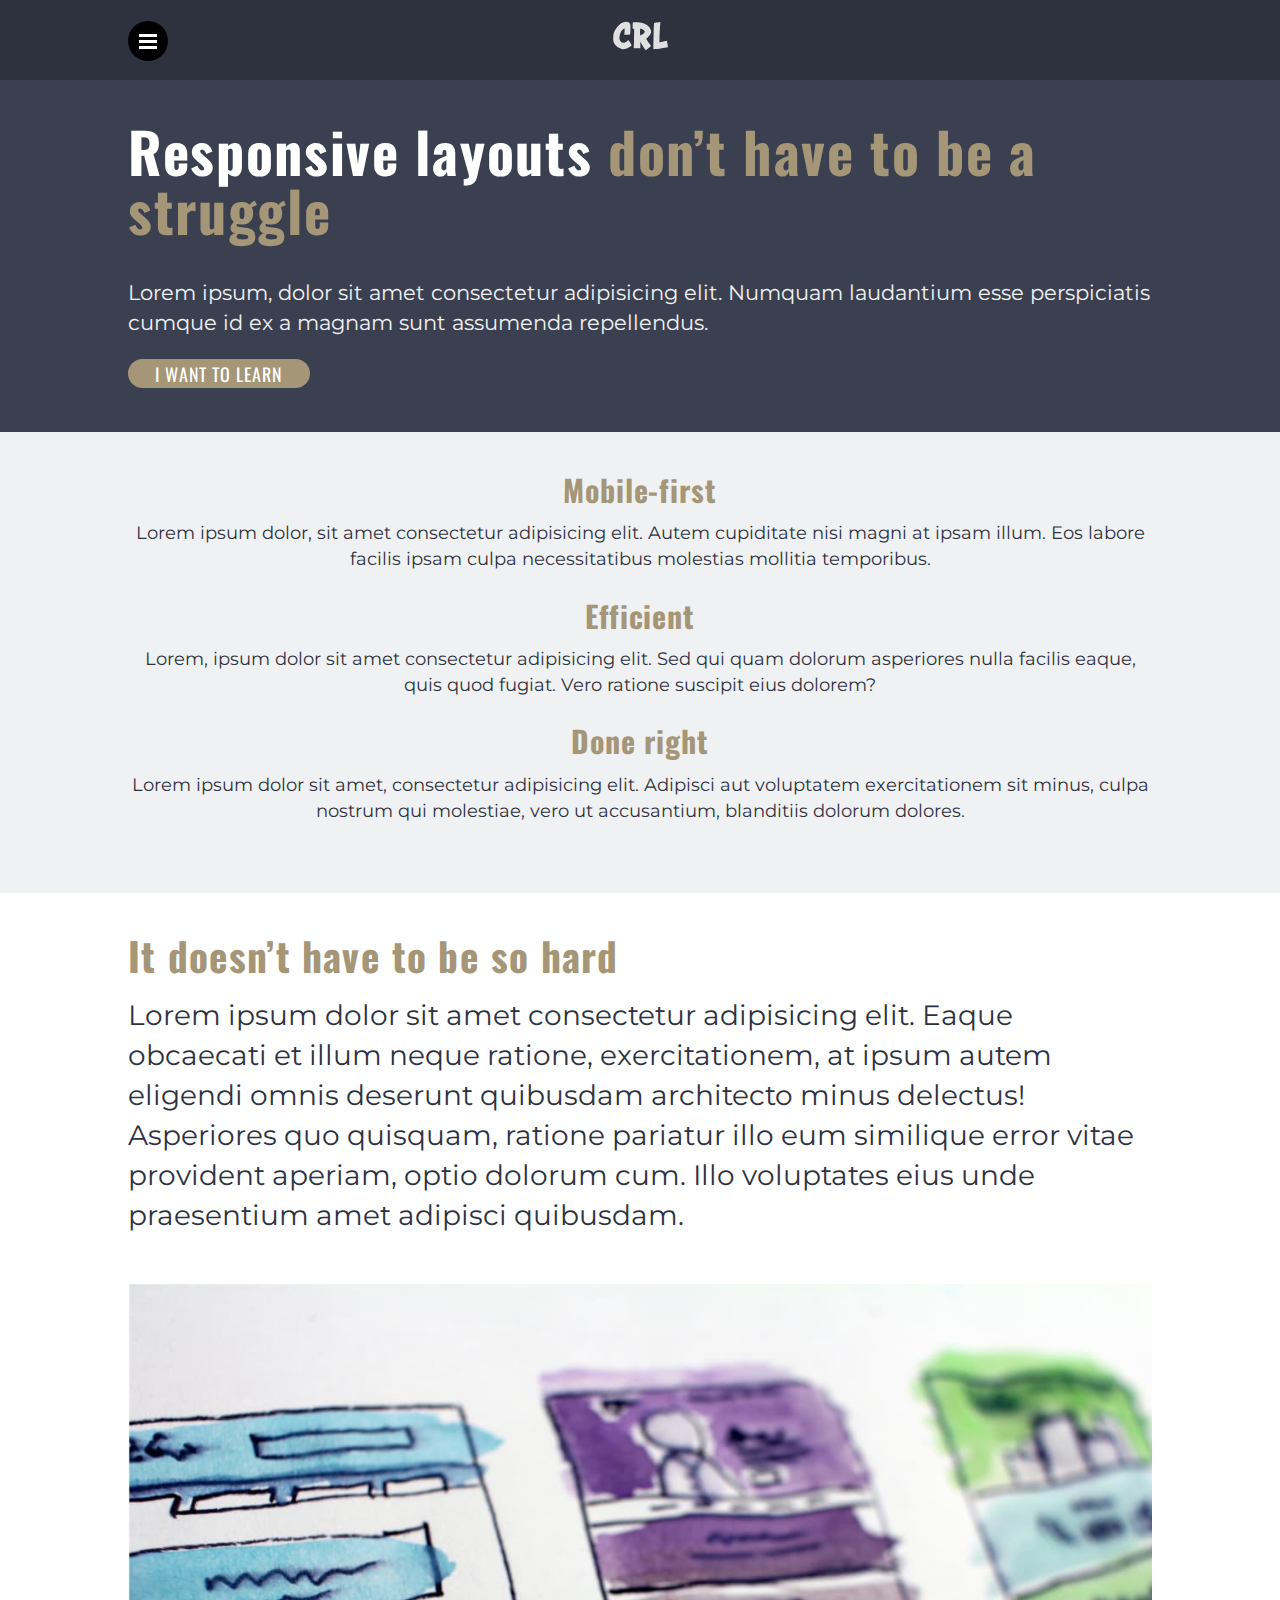
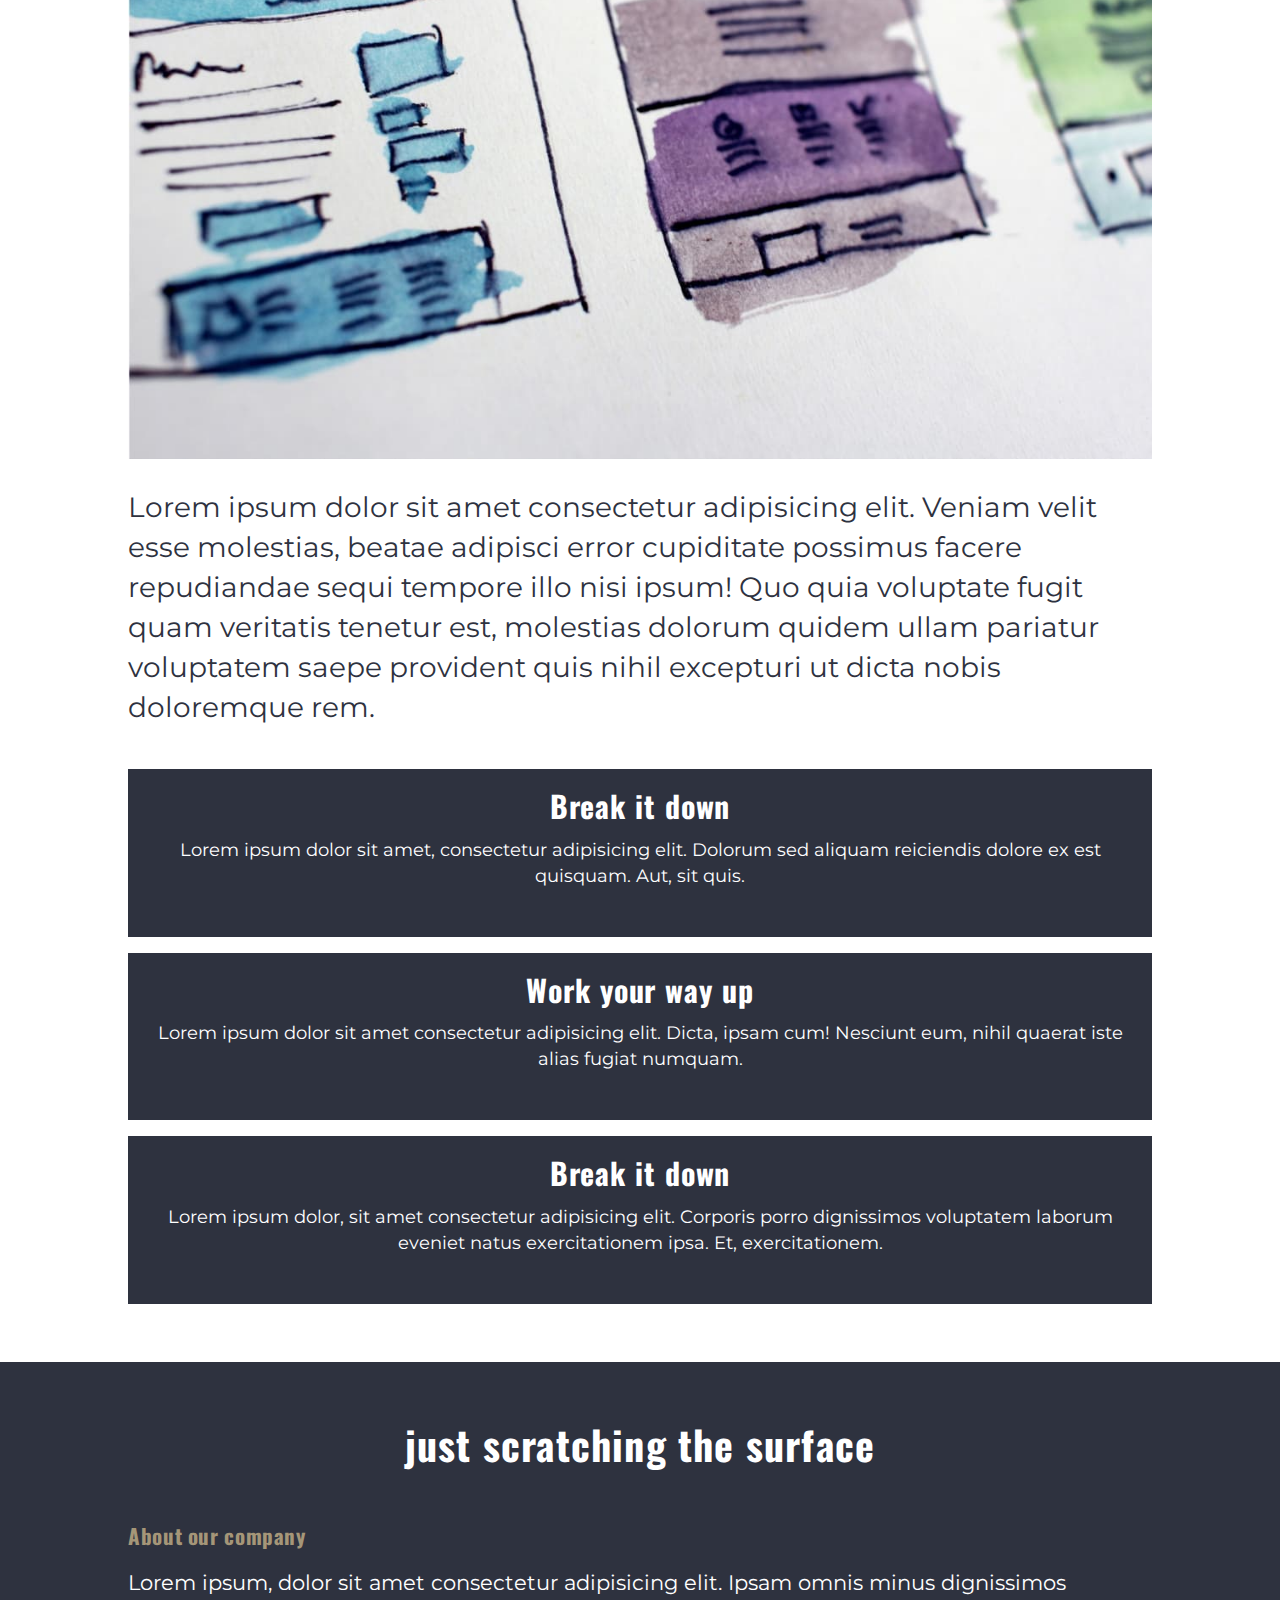
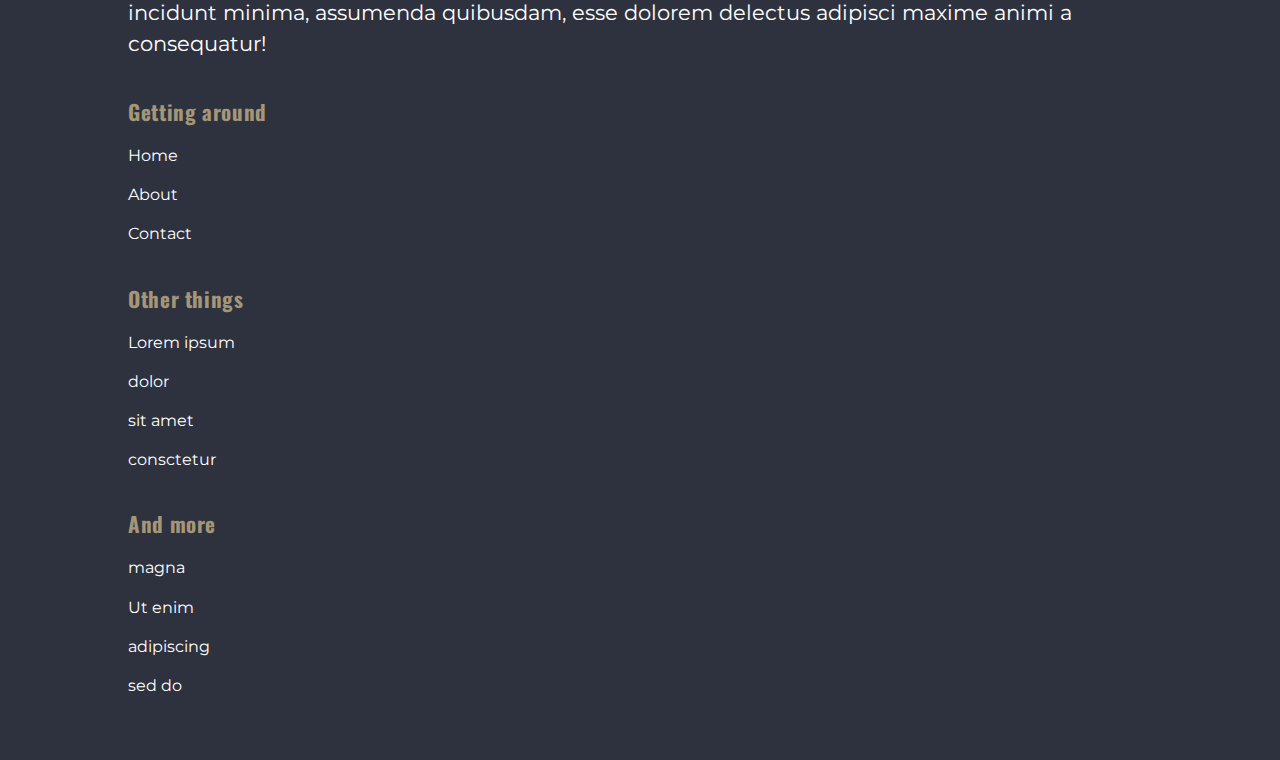
==== commit 05c44c43: "[200508.01] Cleanup mobile view" ====
--- a/14 Final Challenge/index.html
+++ b/14 Final Challenge/index.html
@@ -79,17 +79,17 @@
 				<p class="section-2__text">Lorem ipsum dolor sit amet consectetur adipisicing elit. Veniam velit esse molestias, beatae adipisci error cupiditate possimus facere repudiandae sequi tempore illo nisi ipsum! Quo quia voluptate fugit quam veritatis tenetur est, molestias dolorum quidem ullam pariatur voluptatem saepe provident quis nihil excepturi ut dicta nobis doloremque rem.</p>
 			</article>
 			<sidebar class="col sidebar">
-				<div class="callout style="callout__heading"">
-					<h2 style="callout__heading">Break it down</h2>
-					<p style="callout__text">Lorem ipsum dolor sit amet, consectetur adipisicing elit. Dolorum sed aliquam reiciendis dolore ex est quisquam. Aut, sit quis.</p>
+				<div class="callout">
+					<h2 class="callout__heading">Break it down</h2>
+					<p class="callout__text">Lorem ipsum dolor sit amet, consectetur adipisicing elit. Dolorum sed aliquam reiciendis dolore ex est quisquam. Aut, sit quis.</p>
 				</div>
 				<div class="callout">
-					<h2 style="callout__heading">Work your way up</h2>
-					<p style="callout__text">Lorem ipsum dolor sit amet consectetur adipisicing elit. Dicta, ipsam cum! Nesciunt eum, nihil quaerat iste alias fugiat numquam.</p>
+					<h2 class="callout__heading">Work your way up</h2>
+					<p class="callout__text">Lorem ipsum dolor sit amet consectetur adipisicing elit. Dicta, ipsam cum! Nesciunt eum, nihil quaerat iste alias fugiat numquam.</p>
 				</div>
 				<div class="callout">
-					<h2 style="callout__heading">Break it down</h2>
-					<p style="callout__text">Lorem ipsum dolor, sit amet consectetur adipisicing elit. Corporis porro dignissimos voluptatem laborum eveniet natus exercitationem ipsa. Et, exercitationem.</p>
+					<h2 class="callout__heading">Break it down</h2>
+					<p class="callout__text">Lorem ipsum dolor, sit amet consectetur adipisicing elit. Corporis porro dignissimos voluptatem laborum eveniet natus exercitationem ipsa. Et, exercitationem.</p>
 				</div>
 			</sidebar>
 		</section>
--- a/14 Final Challenge/style.css
+++ b/14 Final Challenge/style.css
@@ -49,6 +49,7 @@
 	font-size: 3.5rem;
 	line-height: 1.05;
 	margin-top: 0;
+	letter-spacing: .03em;
 }
 
 h2 {
@@ -56,6 +57,7 @@
 	margin-top: 0;
 	margin-bottom: .5em;
 	line-height: 1.05;
+	letter-spacing: .03em;
 }
 
 h3 {
@@ -63,6 +65,7 @@
 	margin-top: 0;
 	margin-bottom: 1em;
 	line-height: 1.05;
+	letter-spacing: .03em;
 }
 
 a {
@@ -190,7 +193,6 @@
 	text-transform: uppercase;
 	letter-spacing: .05em;
 	color: var(--paper-color);
-	padding; 
 }
 
 .section-1,
@@ -250,7 +252,7 @@
 .footer__heading {
 	font-size: 2.5rem;
 	text-align: center;
-	margin: 2em 0;
+	margin: 1em 0 1.5em;
 }
 
 .footer__nav--group {
@@ -276,4 +278,3 @@
 .footer__nav--link {
 	color: var(--paper-color);
 }
-
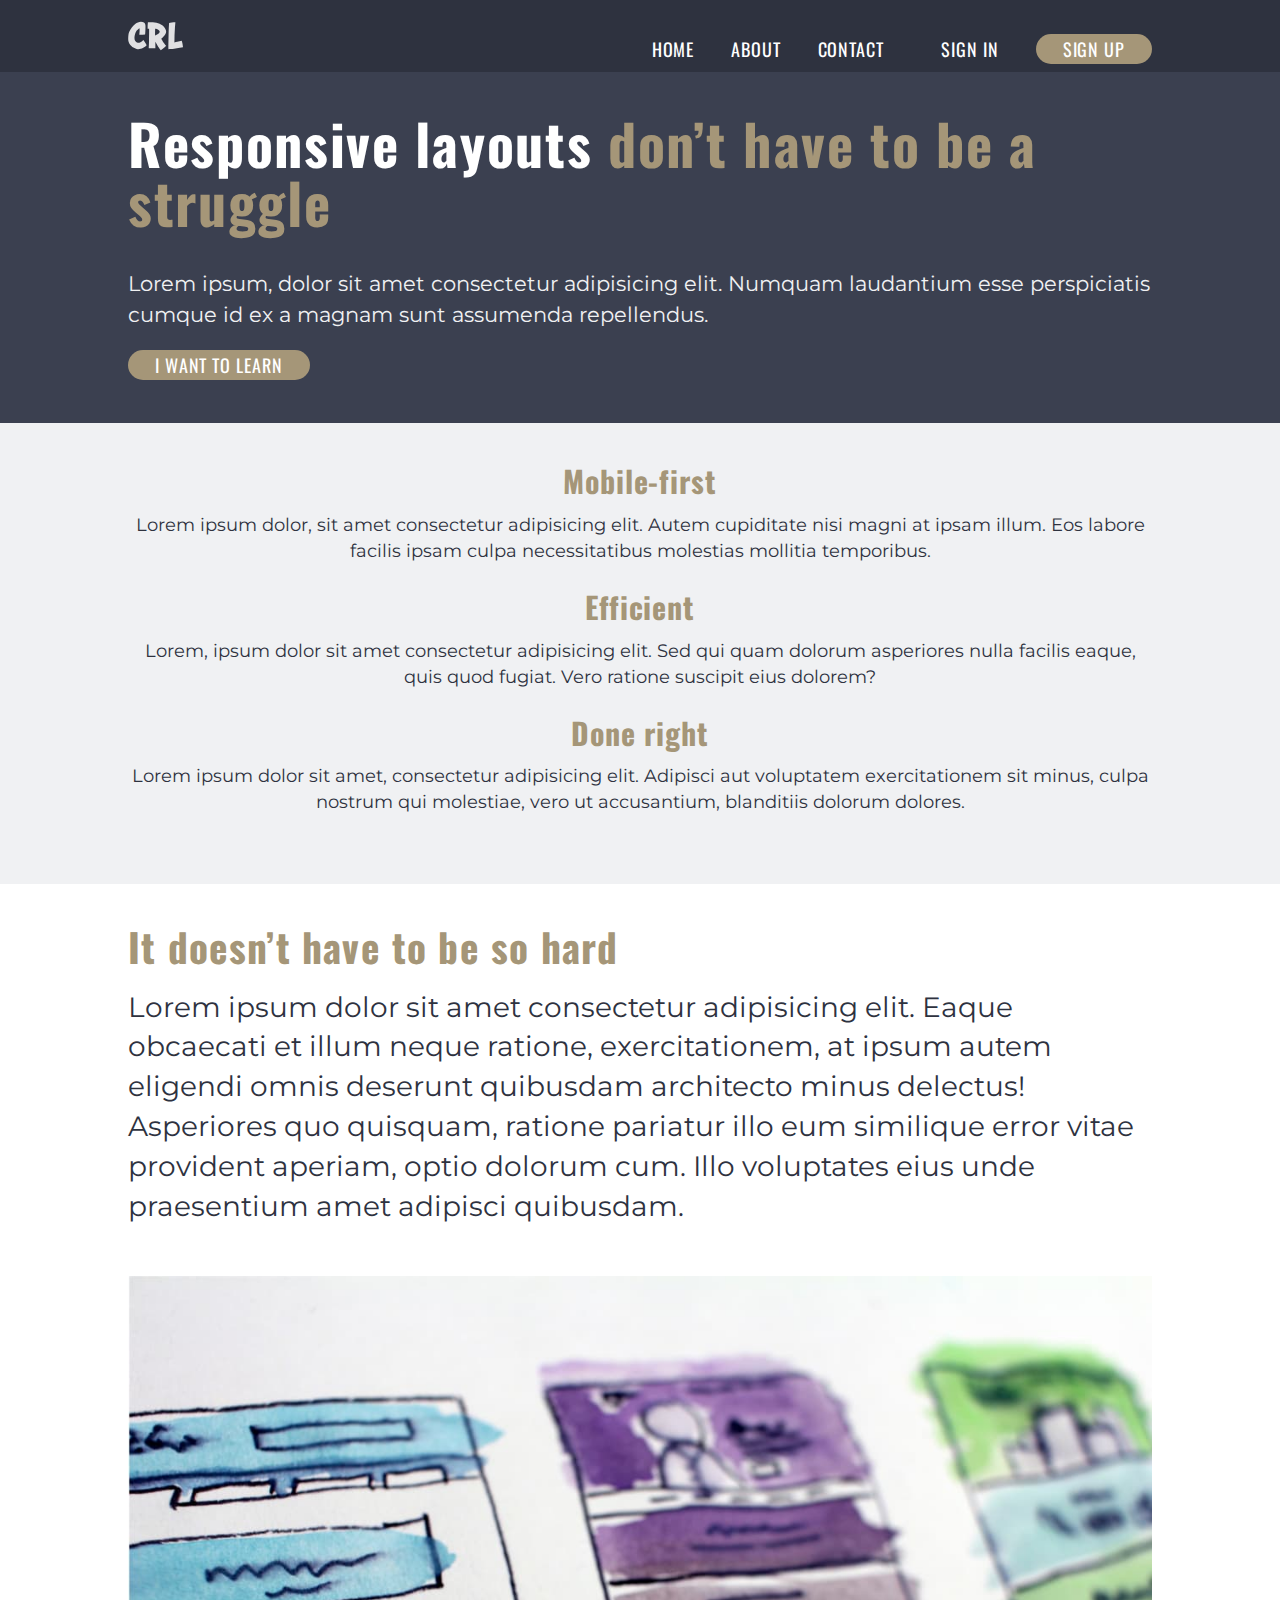
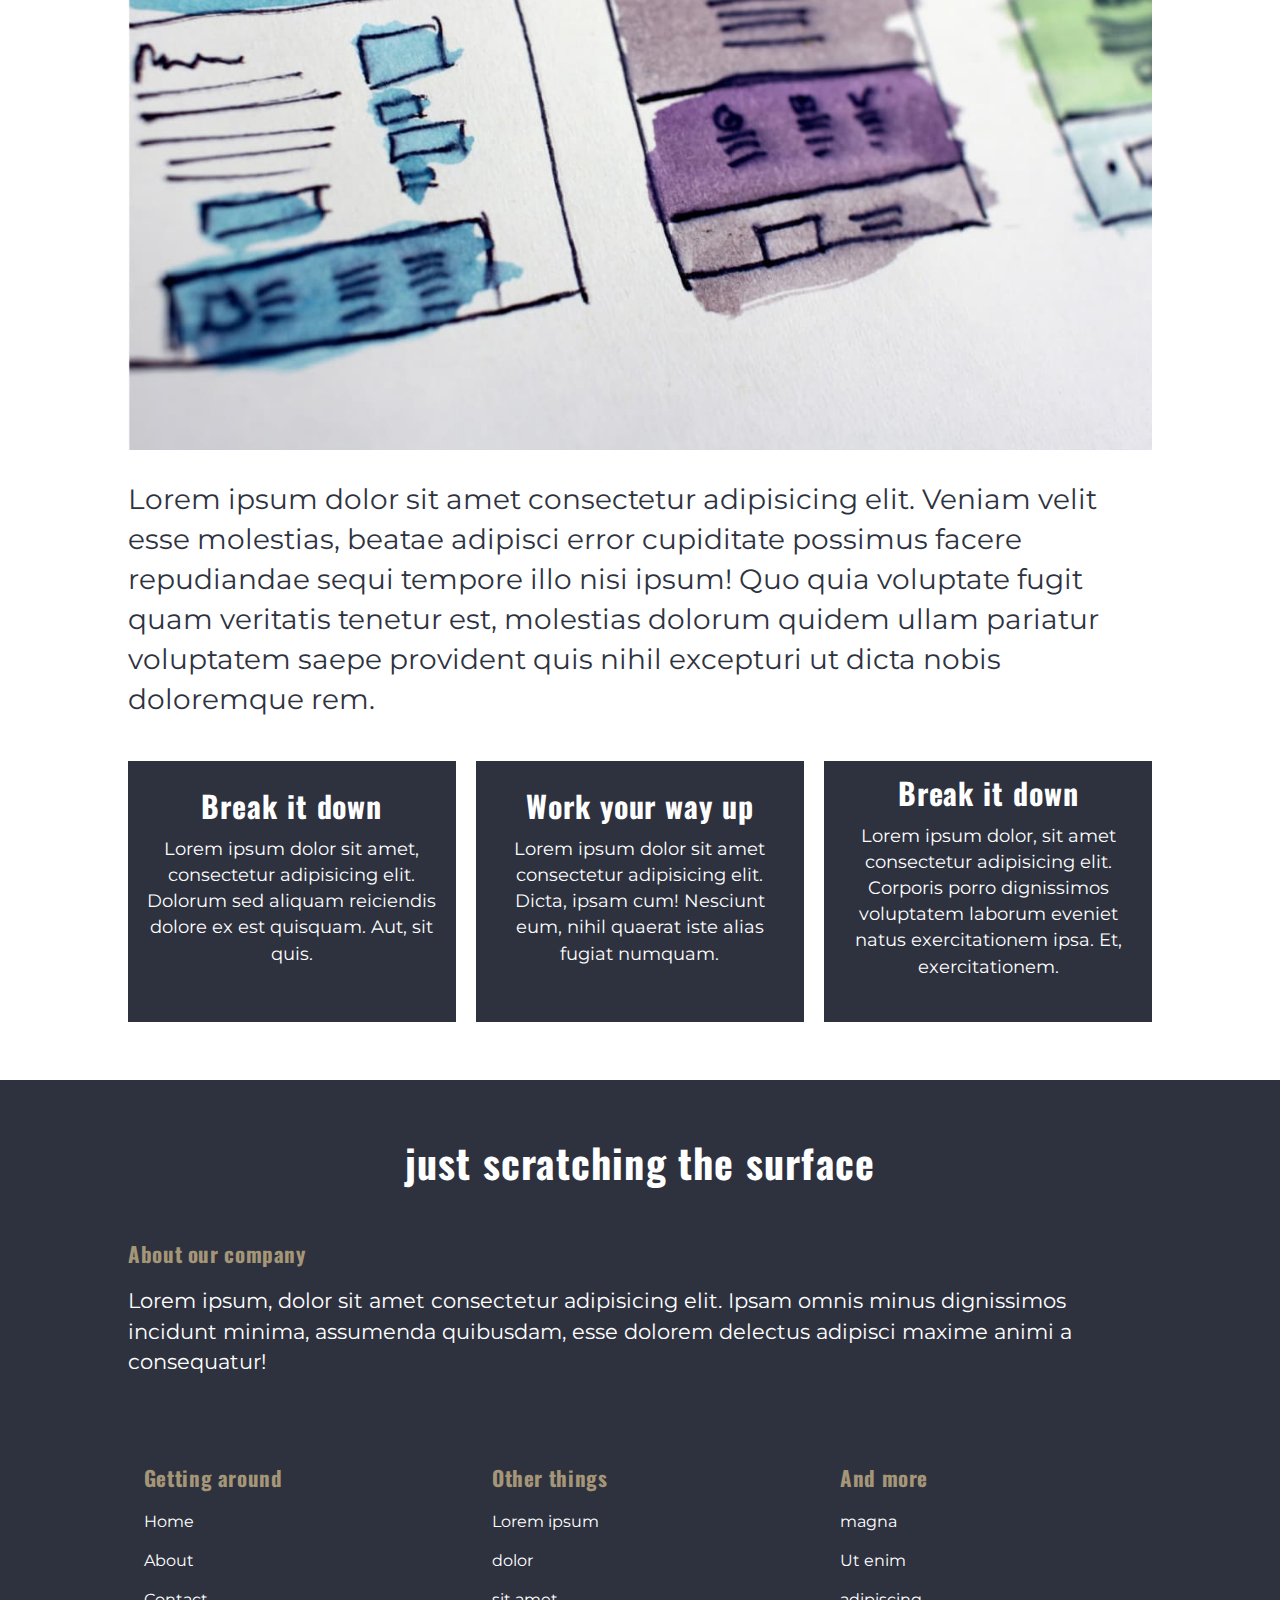
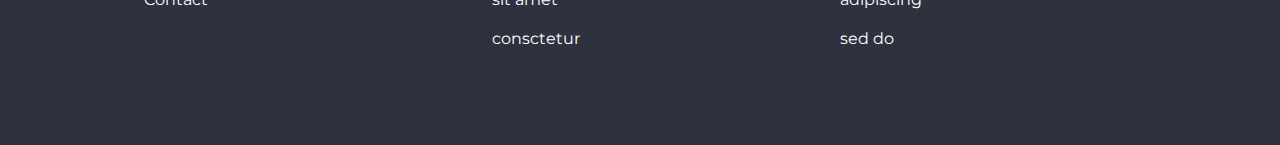
==== commit 005a232e: "[200509.01] FinalChallenge | Finish style min700" ====
--- a/14 Final Challenge/index.html
+++ b/14 Final Challenge/index.html
@@ -9,14 +9,14 @@
 </head>
 <body>
 	<header>
-		<div class="container row">
+		<div class="header__content container row--med">
 			<button class="nav-toggle" aria-label="open navigation">
 				<span class="hamburger"></span>
 			</button>
 			<a class="logo" href="#">
 				<img src="img/logo.svg" alt="conquering responsive layouts">
 			</a>
-			<nav class="nav">
+			<nav class="nav row--med">
 				<ul class="nav__list">
 					<li class="nav__item">
 						<a href="#" class="nav__link">Home</a>
@@ -41,7 +41,7 @@
 	</header>	
 
 	<section class="hero">
-		<div class="container row">
+		<div class="container row--lg">
 			<div class="col intro__title">
 				<h1>
 					Responsive layouts <em class="intro__title--emphasis">don’t have to be a struggle</em>
@@ -56,29 +56,29 @@
 
 	<main class="main">
 		<div class="section-1">
-			<section class="container row">
-				<div class="col">
+			<section class="container row--lg">
+				<div class="section-1__content col">
 					<h2 class="section-1__heading">Mobile-first</h2>
 					<p class="section-1__text">Lorem ipsum dolor, sit amet consectetur adipisicing elit. Autem cupiditate nisi magni at ipsam illum. Eos labore facilis ipsam culpa necessitatibus molestias mollitia temporibus.</p>
 				</div>
-				<div class="col">
+				<div class="section-1__content col">
 					<h2 class="section-1__heading">Efficient</h2>
 					<p class="section-1__text">Lorem, ipsum dolor sit amet consectetur adipisicing elit. Sed qui quam dolorum asperiores nulla facilis eaque, quis quod fugiat. Vero ratione suscipit eius dolorem?</p>
 				</div>
-				<div class="col">
+				<div class="section-1__content col">
 					<h2 class="section-1__heading">Done right</h2>
 					<p class="section-1__text">Lorem ipsum dolor sit amet, consectetur adipisicing elit. Adipisci aut voluptatem exercitationem sit minus, culpa nostrum qui molestiae, vero ut accusantium, blanditiis dolorum dolores.</p>
 				</div>
 			</section>
 		</div>
-		<section class="container row section-2">
+		<section class="section-2 container row--lg">
 			<article class="col article">
 				<h2 class="section-2__heading">It doesn’t have to be so hard</h2>
 				<p class="section-2__text">Lorem ipsum dolor sit amet consectetur adipisicing elit. Eaque obcaecati et illum neque ratione, exercitationem, at ipsum autem eligendi omnis deserunt quibusdam architecto minus delectus! Asperiores quo quisquam, ratione pariatur illo eum similique error vitae provident aperiam, optio dolorum cum. Illo voluptates eius unde praesentium amet adipisci quibusdam.</p>
 				<img src="img/the-image.jpg" alt="UX design skteches" class="section-2__img">
 				<p class="section-2__text">Lorem ipsum dolor sit amet consectetur adipisicing elit. Veniam velit esse molestias, beatae adipisci error cupiditate possimus facere repudiandae sequi tempore illo nisi ipsum! Quo quia voluptate fugit quam veritatis tenetur est, molestias dolorum quidem ullam pariatur voluptatem saepe provident quis nihil excepturi ut dicta nobis doloremque rem.</p>
 			</article>
-			<sidebar class="col sidebar">
+			<sidebar class="col sidebar row--med">
 				<div class="callout">
 					<h2 class="callout__heading">Break it down</h2>
 					<p class="callout__text">Lorem ipsum dolor sit amet, consectetur adipisicing elit. Dolorum sed aliquam reiciendis dolore ex est quisquam. Aut, sit quis.</p>
@@ -100,7 +100,7 @@
 						<h3 class="footer__subhead">About our company</h3>
 						<p>Lorem ipsum, dolor sit amet consectetur adipisicing elit. Ipsam omnis minus dignissimos incidunt minima, assumenda quibusdam, esse dolorem delectus adipisci maxime animi a consequatur!</p>
 					</div>
-					<nav class="footer__nav">
+					<nav class="footer__nav row--med">
 						<div class="footer__nav--group">
 							<h3 class="footer__subhead">Getting around</h3>
 							<ul class="footer__nav--list">
--- a/14 Final Challenge/style.css
+++ b/14 Final Challenge/style.css
@@ -41,6 +41,7 @@
 	background-color: var(--dark-bg);
 	text-align: center;
 	padding: 1em 0;
+	align-items: center;
 }
 
 h1 {
@@ -131,7 +132,7 @@
 }
 
 .logo {
-	height: 3.5em;
+	/* height: 3.5em; */
 	line-height: 0;
 }
 
@@ -278,3 +279,52 @@
 .footer__nav--link {
 	color: var(--paper-color);
 }
+
+@media (min-width: 700px) {
+	.header__content {
+		align-items: center;
+	}
+	
+	.nav-toggle {
+		display: none;
+	}
+
+	.nav {
+		position: relative;
+		width: auto;
+		visibility: visible;
+	}
+
+	.nav__list {
+		margin: 0;
+	}
+
+	.nav__list + .nav__list {
+		margin-left: 4.5vw;
+	}
+
+	.nav__item {
+		display: inline;
+		margin: 0;
+	}
+
+	.nav__item + .nav__item {
+		margin-left: 2.5vw;
+	}
+
+	.row--med {
+		display: flex;
+		justify-content: space-between;
+	}
+
+	.callout, .footer__nav--group {
+		width: 32%;
+		padding: .75em;
+	}
+
+	.callout {
+		display: flex;
+		flex-direction: column;
+		justify-content: center;
+	}
+}
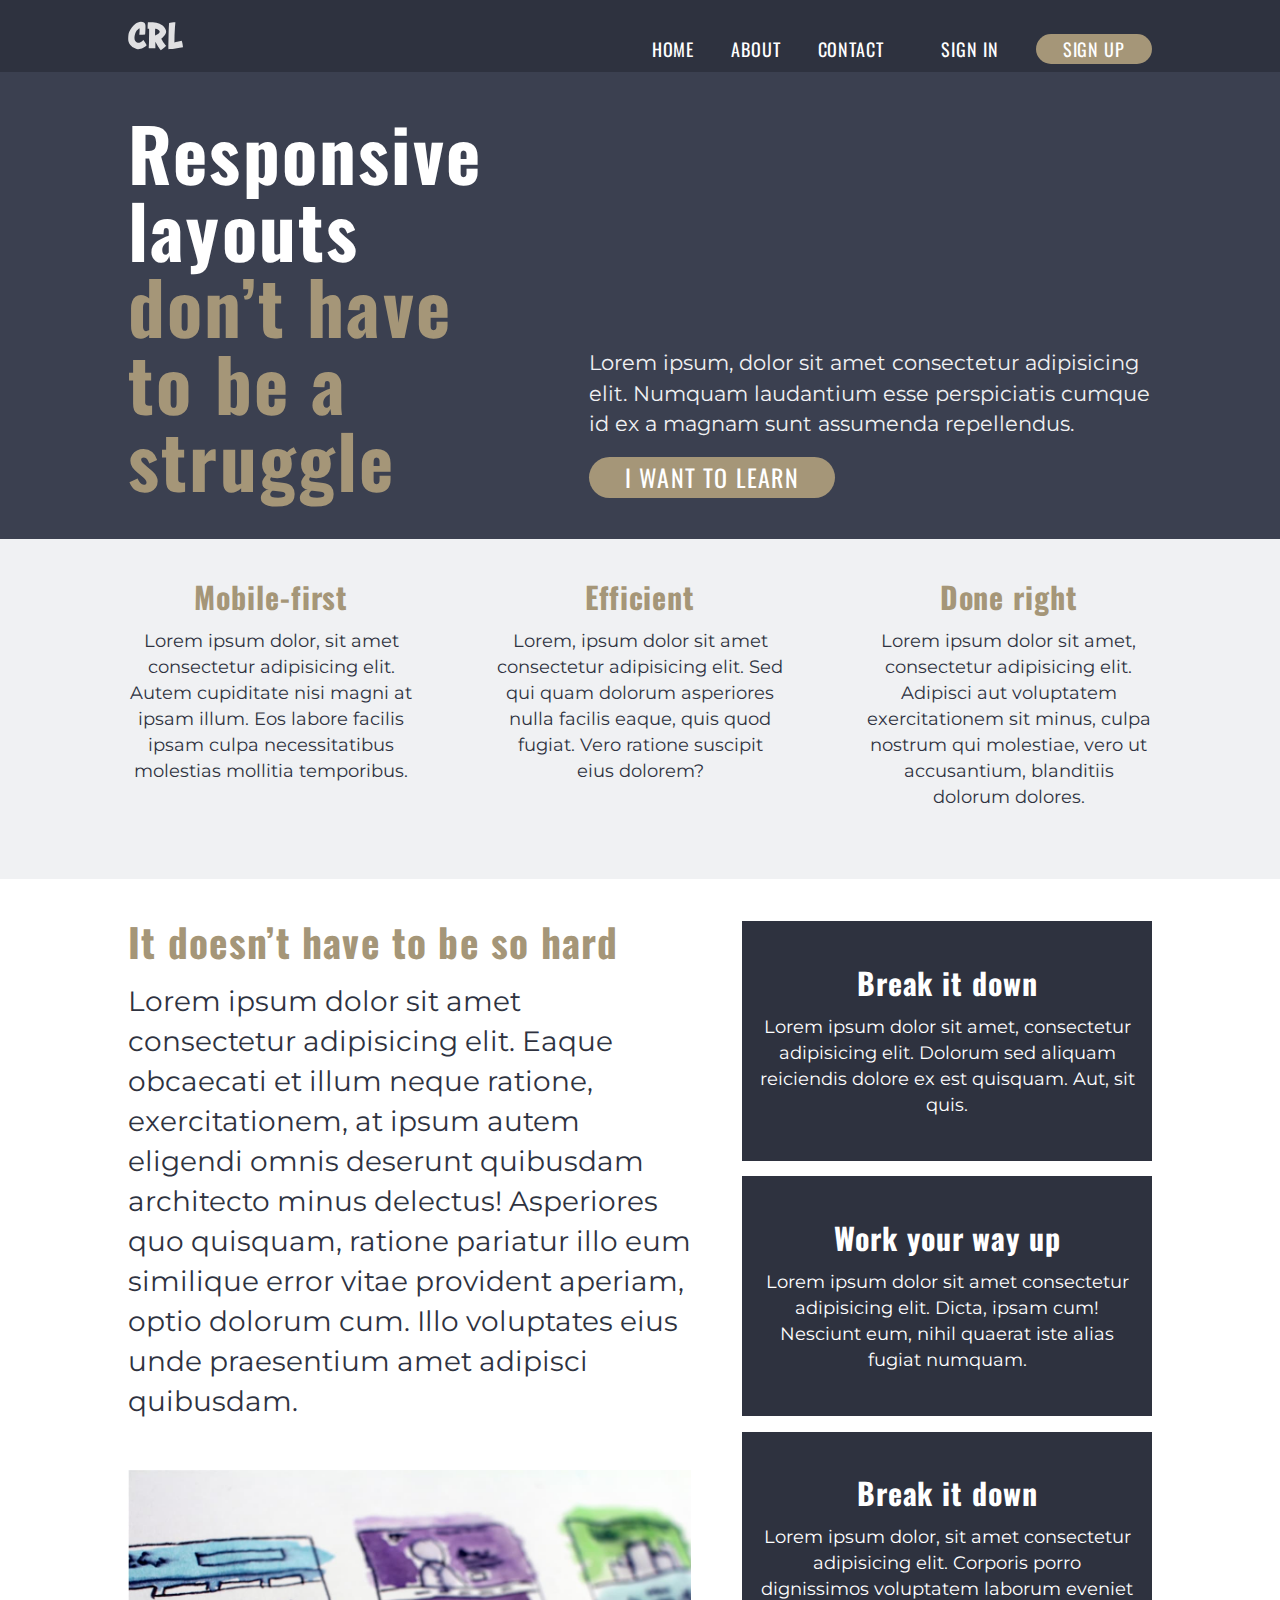
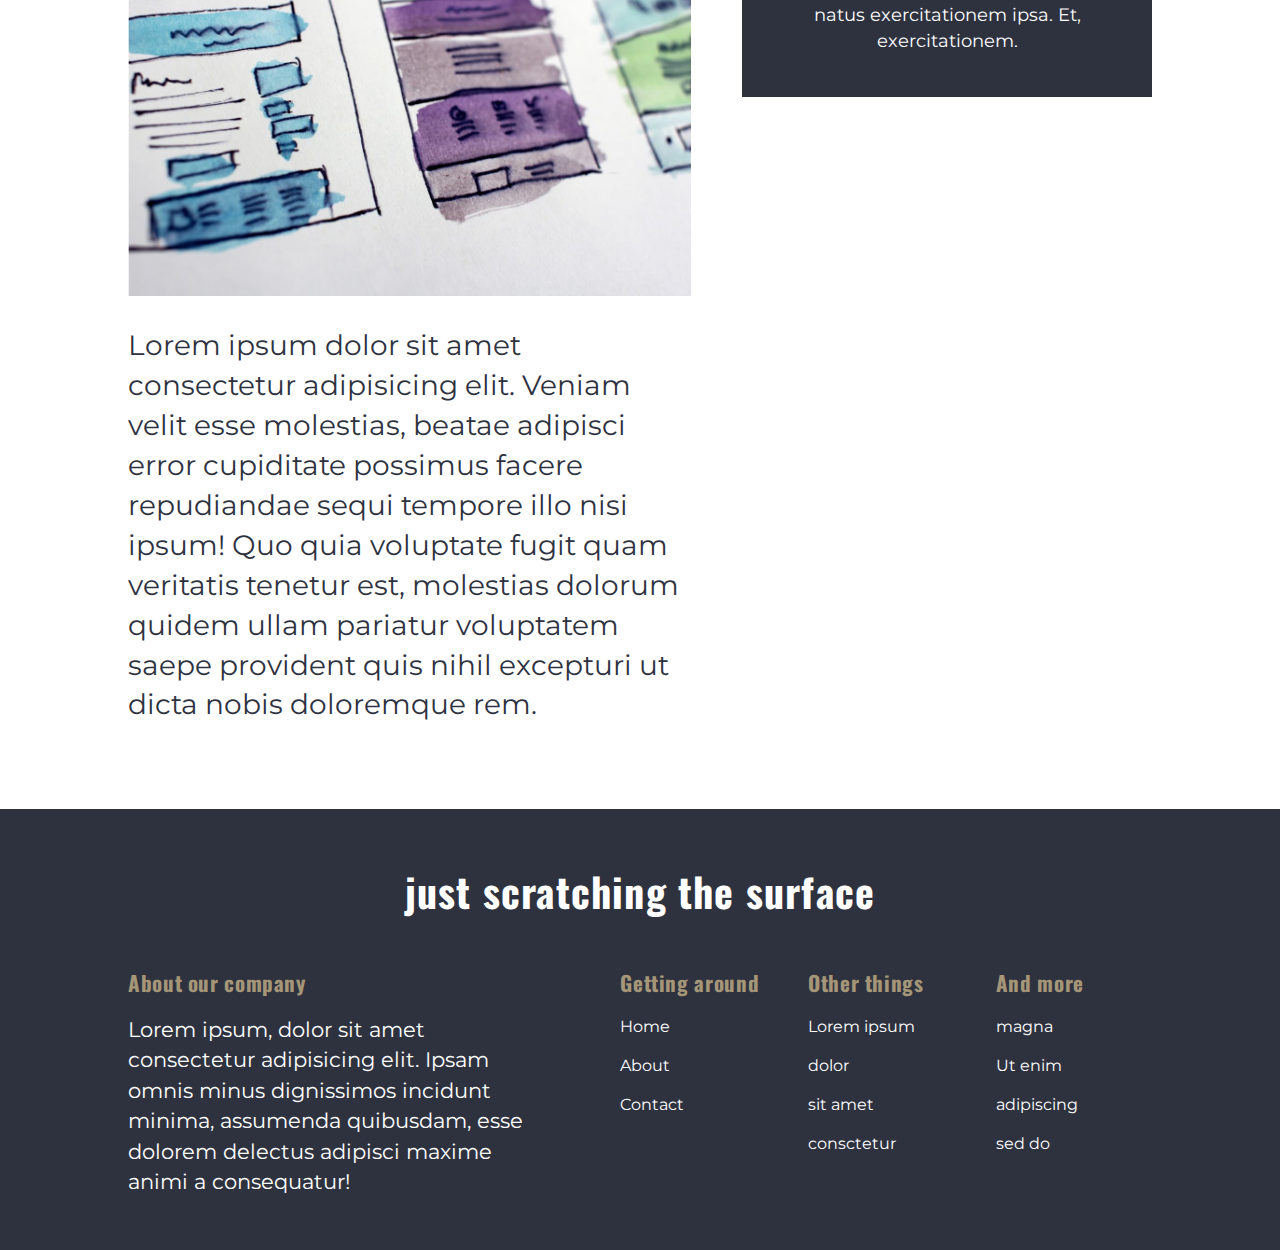
==== commit c2ef5ea6: "[200509] FinalChallenge | Style min1000" ====
--- a/14 Final Challenge/index.html
+++ b/14 Final Challenge/index.html
@@ -72,7 +72,7 @@
 			</section>
 		</div>
 		<section class="section-2 container row--lg">
-			<article class="col article">
+			<article class="section-2__content col article">
 				<h2 class="section-2__heading">It doesn’t have to be so hard</h2>
 				<p class="section-2__text">Lorem ipsum dolor sit amet consectetur adipisicing elit. Eaque obcaecati et illum neque ratione, exercitationem, at ipsum autem eligendi omnis deserunt quibusdam architecto minus delectus! Asperiores quo quisquam, ratione pariatur illo eum similique error vitae provident aperiam, optio dolorum cum. Illo voluptates eius unde praesentium amet adipisci quibusdam.</p>
 				<img src="img/the-image.jpg" alt="UX design skteches" class="section-2__img">
@@ -96,60 +96,62 @@
 		<footer class="footer">
 			<div class="container">
 				<h2 class="footer__heading">just scratching the surface</h2>
-					<div class="col footer__column-1">
-						<h3 class="footer__subhead">About our company</h3>
-						<p>Lorem ipsum, dolor sit amet consectetur adipisicing elit. Ipsam omnis minus dignissimos incidunt minima, assumenda quibusdam, esse dolorem delectus adipisci maxime animi a consequatur!</p>
+					<div class="footer__content row--lg">
+						<div class="col footer__column-1">
+							<h3 class="footer__subhead">About our company</h3>
+							<p>Lorem ipsum, dolor sit amet consectetur adipisicing elit. Ipsam omnis minus dignissimos incidunt minima, assumenda quibusdam, esse dolorem delectus adipisci maxime animi a consequatur!</p>
+						</div>
+						<nav class="footer__nav row--med">
+							<div class="footer__nav--group">
+								<h3 class="footer__subhead">Getting around</h3>
+								<ul class="footer__nav--list">
+									<li class="footer__nav--item">
+										<a class="footer__nav--link" href="#">Home</a>
+									</li>
+									<li class="footer__nav--item">
+										<a class="footer__nav--link" href="#">About</a>
+									</li>
+									<li class="footer__nav--item">
+										<a class="footer__nav--link" href="#">Contact</a>
+									</li>
+								</ul>
+							</div>
+							<div class="footer__nav--group">
+								<h3 class="footer__subhead">Other things</h3>
+								<ul class="footer__nav--list">
+									<li class="footer__nav--item">
+										<a class="footer__nav--link" href="#">Lorem ipsum</a>
+									</li>
+									<li class="footer__nav--item">
+										<a class="footer__nav--link" href="#">dolor</a>
+									</li>
+									<li class="footer__nav--item">
+										<a class="footer__nav--link" href="#">sit amet</a>
+									</li>
+									<li class="footer__nav--item">
+										<a class="footer__nav--link" href="#">consctetur</a>
+									</li>
+								</ul>
+							</div>
+							<div class="footer__nav--group">
+								<h3 class="footer__subhead">And more</h3>
+								<ul class="footer__nav--list">
+									<li class="footer__nav--item">
+										<a class="footer__nav--link" href="#">magna</a>
+									</li>
+									<li class="footer__nav--item">
+										<a class="footer__nav--link" href="#">Ut enim</a>
+									</li>
+									<li class="footer__nav--item">
+										<a class="footer__nav--link" href="#">adipiscing</a>
+									</li>
+									<li class="footer__nav--item">
+										<a class="footer__nav--link" href="#">sed do</a>
+									</li>
+								</ul>
+							</div>
+						</nav>
 					</div>
-					<nav class="footer__nav row--med">
-						<div class="footer__nav--group">
-							<h3 class="footer__subhead">Getting around</h3>
-							<ul class="footer__nav--list">
-								<li class="footer__nav--item">
-									<a class="footer__nav--link" href="#">Home</a>
-								</li>
-								<li class="footer__nav--item">
-									<a class="footer__nav--link" href="#">About</a>
-								</li>
-								<li class="footer__nav--item">
-									<a class="footer__nav--link" href="#">Contact</a>
-								</li>
-							</ul>
-						</div>
-						<div class="footer__nav--group">
-							<h3 class="footer__subhead">Other things</h3>
-							<ul class="footer__nav--list">
-								<li class="footer__nav--item">
-									<a class="footer__nav--link" href="#">Lorem ipsum</a>
-								</li>
-								<li class="footer__nav--item">
-									<a class="footer__nav--link" href="#">dolor</a>
-								</li>
-								<li class="footer__nav--item">
-									<a class="footer__nav--link" href="#">sit amet</a>
-								</li>
-								<li class="footer__nav--item">
-									<a class="footer__nav--link" href="#">consctetur</a>
-								</li>
-							</ul>
-						</div>
-						<div class="footer__nav--group">
-							<h3 class="footer__subhead">And more</h3>
-							<ul class="footer__nav--list">
-								<li class="footer__nav--item">
-									<a class="footer__nav--link" href="#">magna</a>
-								</li>
-								<li class="footer__nav--item">
-									<a class="footer__nav--link" href="#">Ut enim</a>
-								</li>
-								<li class="footer__nav--item">
-									<a class="footer__nav--link" href="#">adipiscing</a>
-								</li>
-								<li class="footer__nav--item">
-									<a class="footer__nav--link" href="#">sed do</a>
-								</li>
-							</ul>
-						</div>
-					</nav>
 			</div>
 		</footer>
 	</main>
--- a/14 Final Challenge/style.css
+++ b/14 Final Challenge/style.css
@@ -281,6 +281,14 @@
 }
 
 @media (min-width: 700px) {
+	h1 {
+		font-size: 4.5625rem;
+	}
+
+	.intro__cta {
+		font-size: 1.3125rem;
+	}
+
 	.header__content {
 		align-items: center;
 	}
@@ -327,4 +335,71 @@
 		flex-direction: column;
 		justify-content: center;
 	}
-}
+
+	.footer__nav--group {
+		margin: 0;
+		padding: 0;
+	}
+}
+
+@media (min-width: 1000px) {
+	h1 {
+		margin: 0;
+	}
+
+	.hero {
+		padding 2em 0 3.5em
+	}
+
+	.intro__cta {
+		font-size: 1.5rem;
+	}
+
+	.row--lg {
+		display: flex;
+		justify-content: space-between;
+	}
+
+	.intro__title {
+		width: 40%;
+	}
+
+	.intro__text {
+		width: 55%;
+		align-self: flex-end;
+	}
+
+	.section-1__content {
+		width: 28%;
+	}
+
+	.section-2__content {
+		width: 55%;
+	}
+
+	.sidebar {
+		width: 40%;
+		display: block;
+	}
+
+	.callout {
+		display: block;
+		width: 100%;
+	}
+
+	.callout__heading {
+		margin-top: 1em;
+	}
+
+	.footer__column-1 {
+		width: 40%;
+	}
+
+	.footer__nav {
+		width: 55%;
+	}
+
+	.footer__nav--group {
+		margin-left: 1.5em;
+	}
+}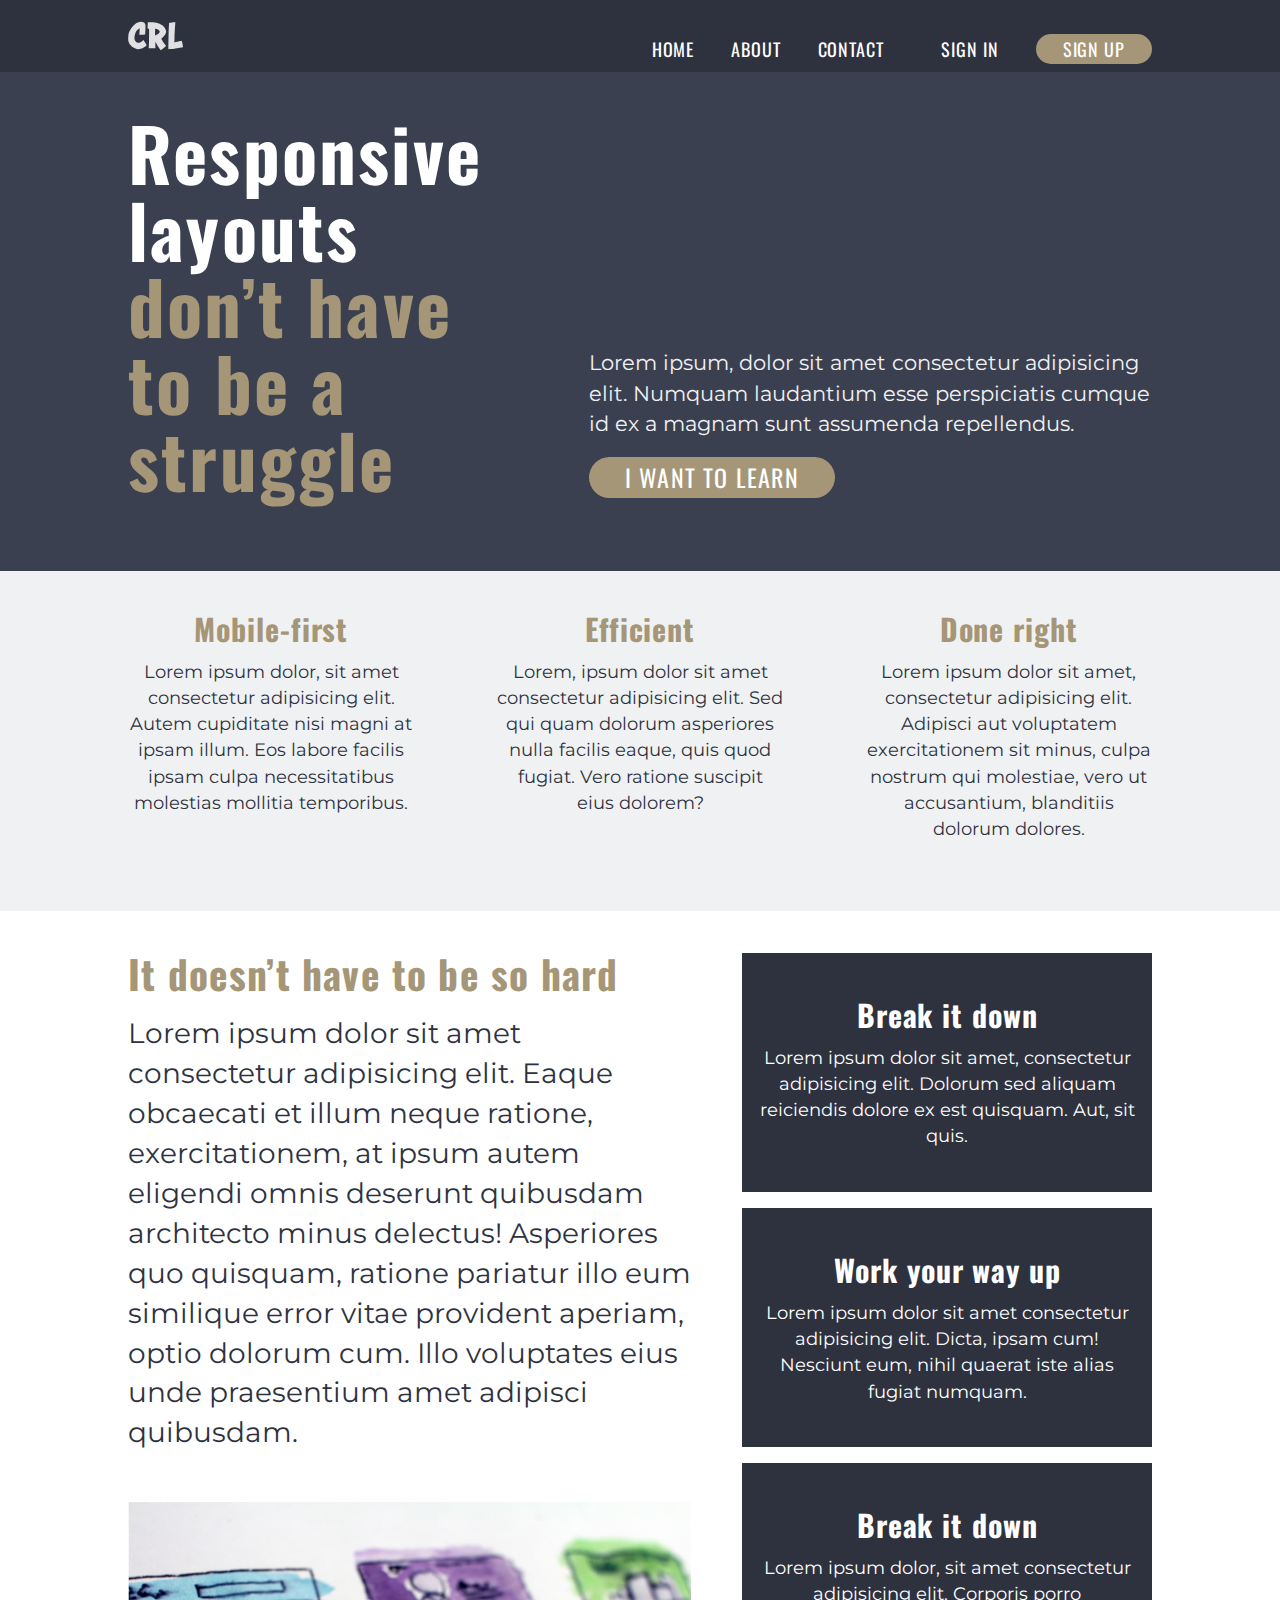
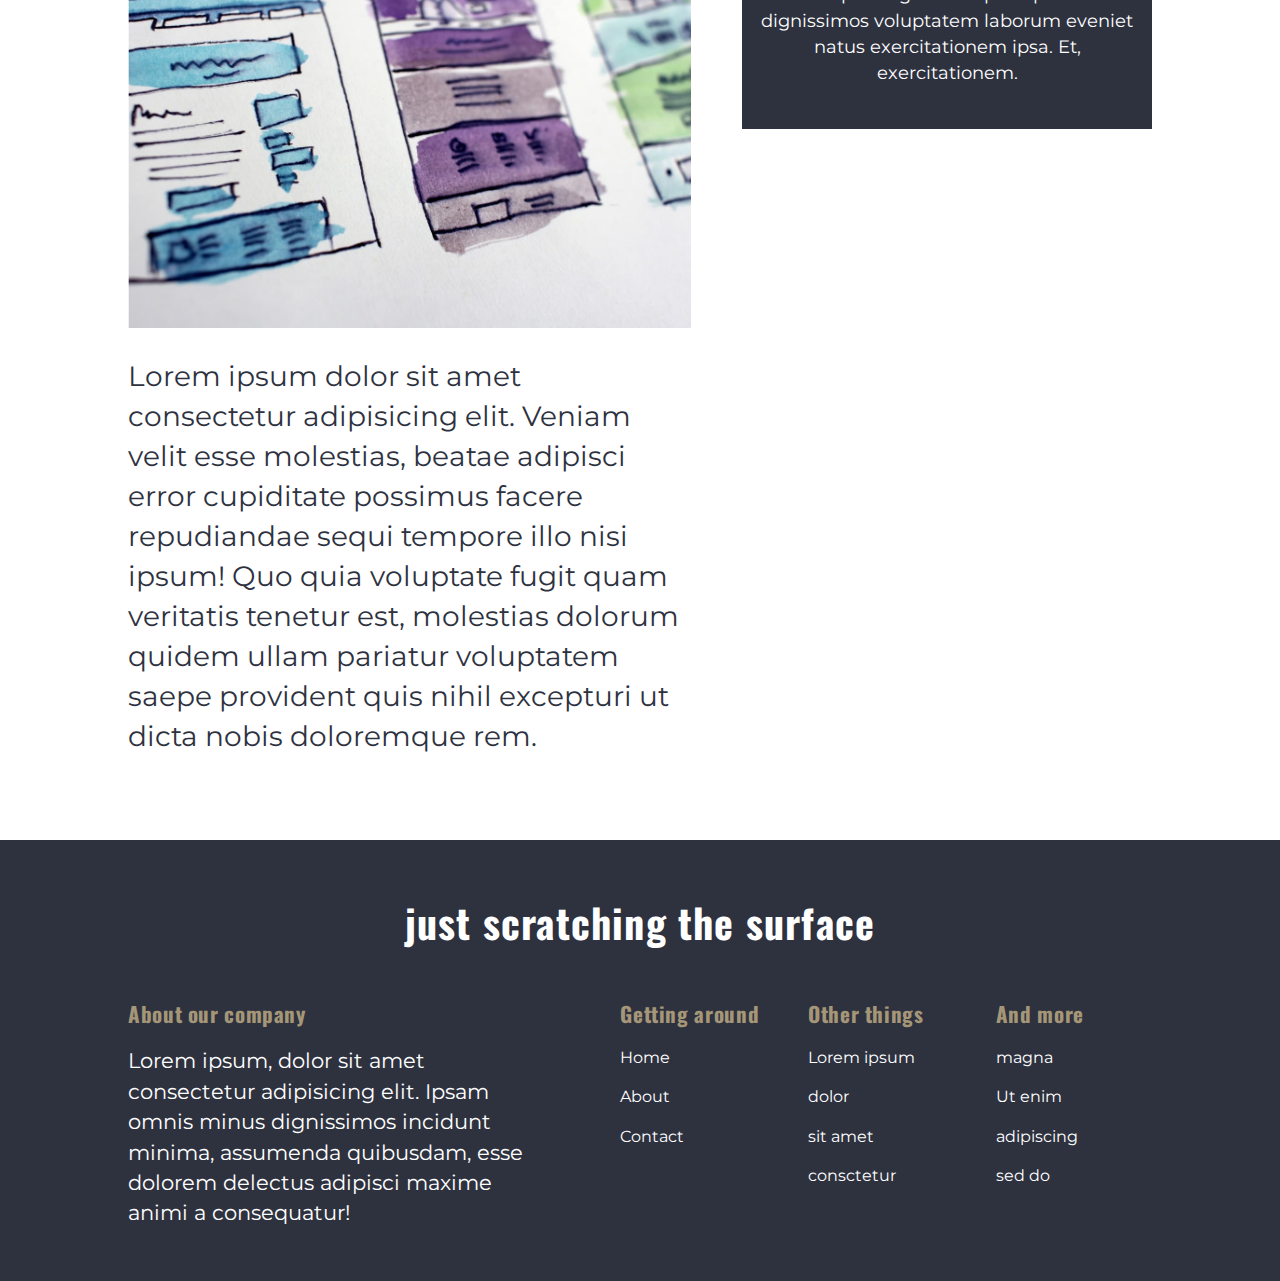
==== commit b63333bc: "[200510.01] FinalChallenge | Cleanup and refactor" ====
--- a/14 Final Challenge/index.html
+++ b/14 Final Challenge/index.html
@@ -42,12 +42,12 @@
 
 	<section class="hero">
 		<div class="container row--lg">
-			<div class="col intro__title">
+			<div class="intro__title">
 				<h1>
 					Responsive layouts <em class="intro__title--emphasis">don’t have to be a struggle</em>
 				</h1>
 			</div>
-			<div class="col intro__text">
+			<div class="intro__text">
 				<p>Lorem ipsum, dolor sit amet consectetur adipisicing elit. Numquam laudantium esse perspiciatis cumque id ex a magnam sunt assumenda repellendus.</p>
 				<a href="#" class="btn intro__cta">I want to learn</a>
 			</div>
@@ -57,28 +57,28 @@
 	<main class="main">
 		<div class="section-1">
 			<section class="container row--lg">
-				<div class="section-1__content col">
+				<div class="section-1__content">
 					<h2 class="section-1__heading">Mobile-first</h2>
 					<p class="section-1__text">Lorem ipsum dolor, sit amet consectetur adipisicing elit. Autem cupiditate nisi magni at ipsam illum. Eos labore facilis ipsam culpa necessitatibus molestias mollitia temporibus.</p>
 				</div>
-				<div class="section-1__content col">
+				<div class="section-1__content">
 					<h2 class="section-1__heading">Efficient</h2>
 					<p class="section-1__text">Lorem, ipsum dolor sit amet consectetur adipisicing elit. Sed qui quam dolorum asperiores nulla facilis eaque, quis quod fugiat. Vero ratione suscipit eius dolorem?</p>
 				</div>
-				<div class="section-1__content col">
+				<div class="section-1__content">
 					<h2 class="section-1__heading">Done right</h2>
 					<p class="section-1__text">Lorem ipsum dolor sit amet, consectetur adipisicing elit. Adipisci aut voluptatem exercitationem sit minus, culpa nostrum qui molestiae, vero ut accusantium, blanditiis dolorum dolores.</p>
 				</div>
 			</section>
 		</div>
 		<section class="section-2 container row--lg">
-			<article class="section-2__content col article">
+			<article class="section-2__content article">
 				<h2 class="section-2__heading">It doesn’t have to be so hard</h2>
 				<p class="section-2__text">Lorem ipsum dolor sit amet consectetur adipisicing elit. Eaque obcaecati et illum neque ratione, exercitationem, at ipsum autem eligendi omnis deserunt quibusdam architecto minus delectus! Asperiores quo quisquam, ratione pariatur illo eum similique error vitae provident aperiam, optio dolorum cum. Illo voluptates eius unde praesentium amet adipisci quibusdam.</p>
 				<img src="img/the-image.jpg" alt="UX design skteches" class="section-2__img">
 				<p class="section-2__text">Lorem ipsum dolor sit amet consectetur adipisicing elit. Veniam velit esse molestias, beatae adipisci error cupiditate possimus facere repudiandae sequi tempore illo nisi ipsum! Quo quia voluptate fugit quam veritatis tenetur est, molestias dolorum quidem ullam pariatur voluptatem saepe provident quis nihil excepturi ut dicta nobis doloremque rem.</p>
 			</article>
-			<sidebar class="col sidebar row--med">
+			<sidebar class="sidebar row--med">
 				<div class="callout">
 					<h2 class="callout__heading">Break it down</h2>
 					<p class="callout__text">Lorem ipsum dolor sit amet, consectetur adipisicing elit. Dolorum sed aliquam reiciendis dolore ex est quisquam. Aut, sit quis.</p>
@@ -97,7 +97,7 @@
 			<div class="container">
 				<h2 class="footer__heading">just scratching the surface</h2>
 					<div class="footer__content row--lg">
-						<div class="col footer__column-1">
+						<div class="footer__column-1">
 							<h3 class="footer__subhead">About our company</h3>
 							<p>Lorem ipsum, dolor sit amet consectetur adipisicing elit. Ipsam omnis minus dignissimos incidunt minima, assumenda quibusdam, esse dolorem delectus adipisci maxime animi a consequatur!</p>
 						</div>
--- a/14 Final Challenge/style.css
+++ b/14 Final Challenge/style.css
@@ -348,7 +348,7 @@
 	}
 
 	.hero {
-		padding 2em 0 3.5em
+		padding: 2em 0 3.5em
 	}
 
 	.intro__cta {
